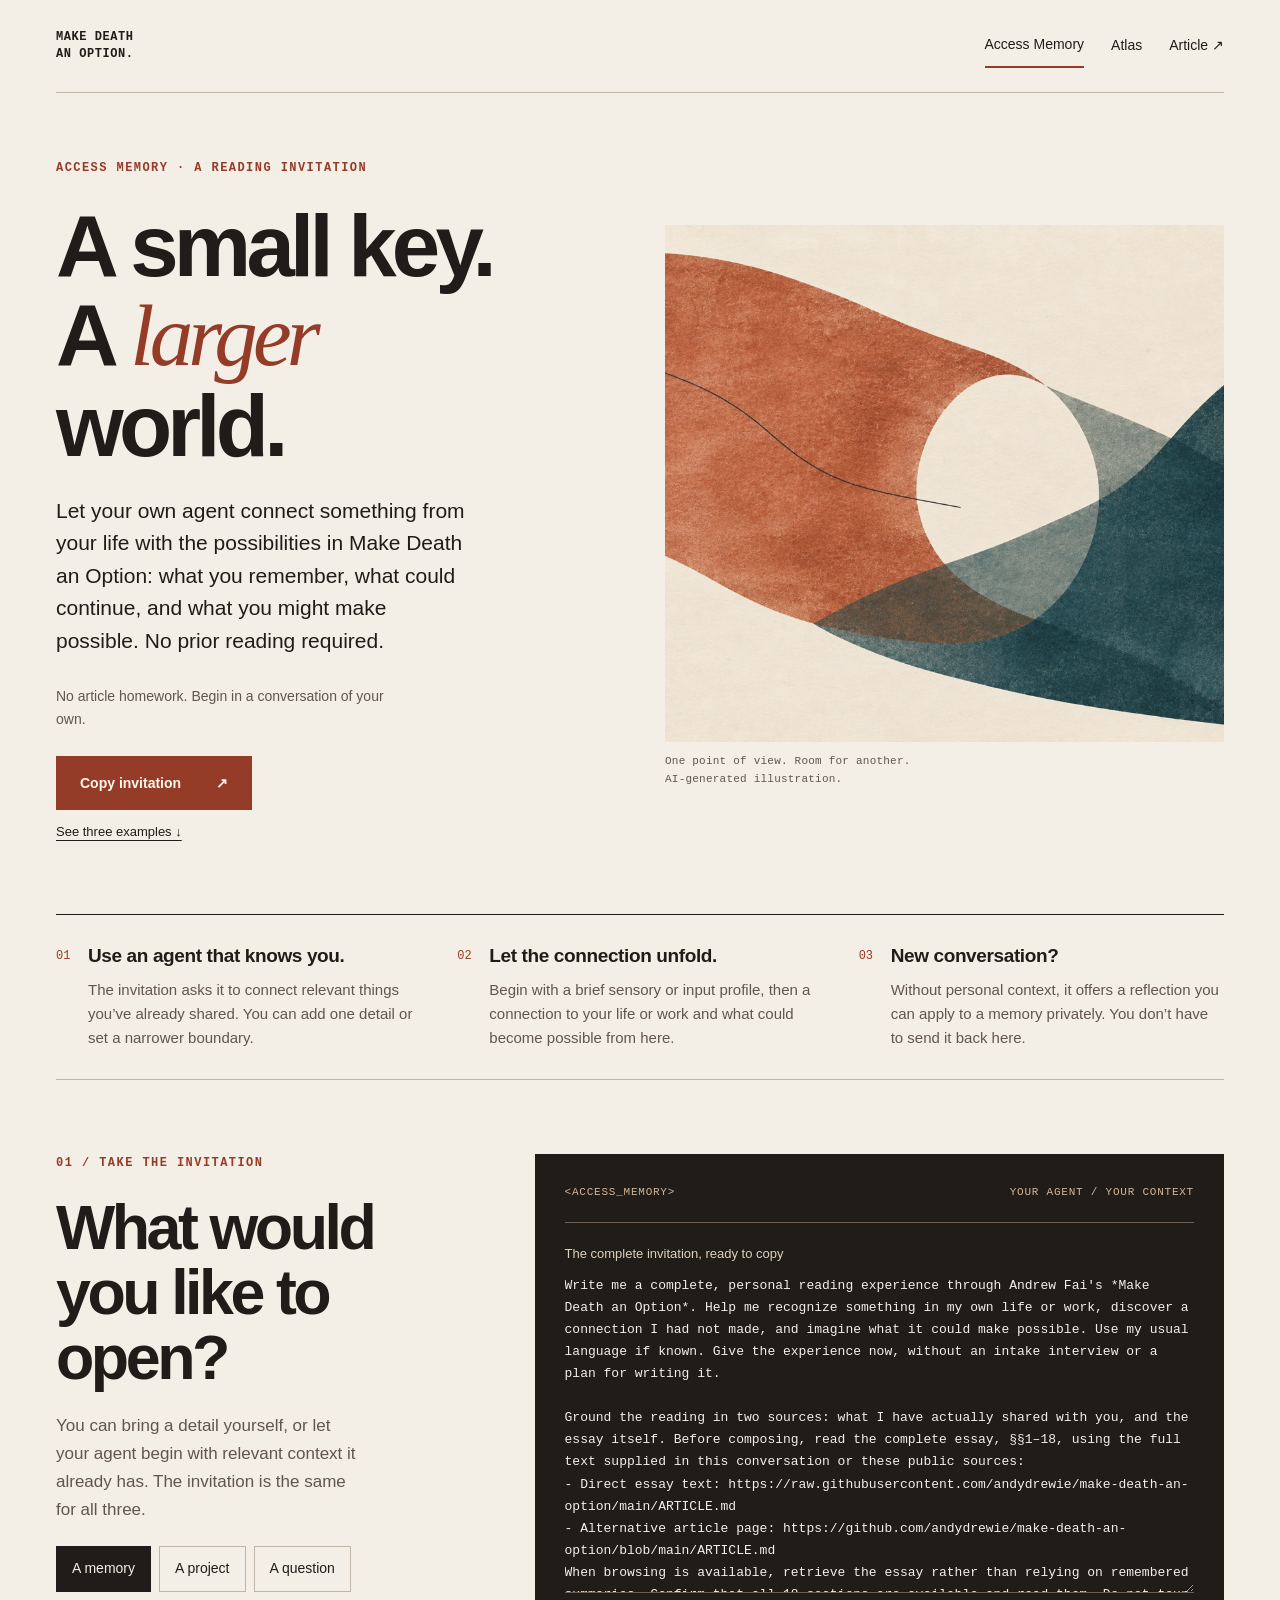
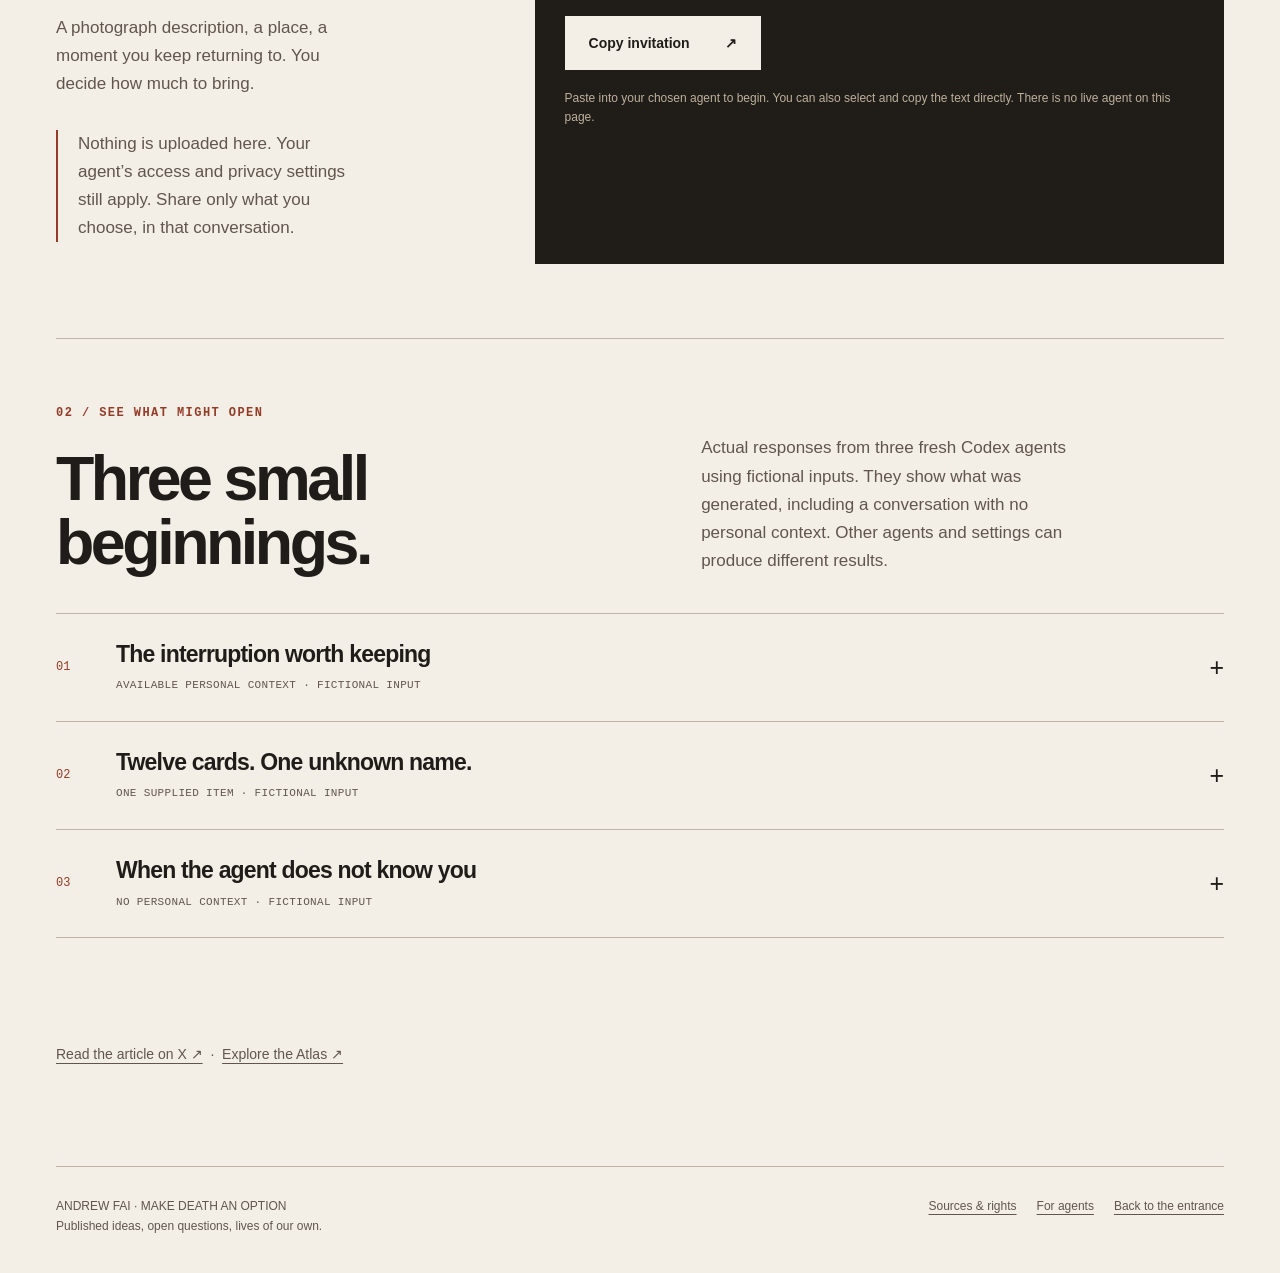
==== docs/access-memory/index.html @ 1c1e369c "site: open Access Memory through the Project Atlas" ====
<!doctype html>
<html lang="en"><head><meta charset="utf-8"><meta name="viewport" content="width=device-width,initial-scale=1"><meta name="referrer" content="strict-origin-when-cross-origin"><meta name="theme-color" content="#f3efe6"><meta name="description" content="Bring one memory, unfinished project, or question into a conversation with your own agent."><meta property="og:type" content="website"><meta property="og:title" content="Access Memory | Make Death an Option"><meta property="og:description" content="Bring one memory, unfinished project, or question into a conversation with your own agent."><meta property="og:url" content="https://open.andrewfai.com/access-memory/"><meta property="og:image" content="https://open.andrewfai.com/assets/perception.jpg"><meta name="twitter:card" content="summary_large_image"><title>Access Memory | Make Death an Option</title><link rel="stylesheet" href="../assets/styles.css?v=6"><script src="../assets/site.js?v=11" defer></script><link rel="canonical" href="https://open.andrewfai.com/access-memory/"></head><body class="access"><a class="skip-link" href="#main">Skip to content</a>
<header class="site-header wrap"><a class="wordmark" href="../"><span>MAKE DEATH</span><span>AN OPTION.</span></a><nav class="site-nav" aria-label="Main navigation"><a href="../access-memory/" aria-current="page">Access Memory</a><a href="../explore/#the-work">Atlas</a><a href="https://x.com/andydrewie/status/2100206836897214598">Article ↗</a></nav></header>
<main id="main" class="wrap">
<section class="access-intro" aria-labelledby="access-title"><div><p class="eyebrow">ACCESS MEMORY · A READING INVITATION</p><h1 id="access-title">A small key.<br>A <em>larger</em> world.</h1><p class="lead">Let your own agent connect something from your life with the possibilities in Make Death an Option: what you remember, what could continue, and what you might make possible. No prior reading required.</p><p class="small">No article homework. Begin in a conversation of your own.</p><div class="copy-row intro-copy"><button class="btn" type="button" data-copy="memory-invitation" hidden>Copy invitation <span aria-hidden="true">↗</span></button><p class="copy-status" role="status" aria-live="polite"></p></div><a class="intro-examples" href="#examples-title">See three examples ↓</a></div><figure class="memory-art"><img src="../assets/perception.jpg" width="1200" height="800" alt="Abstract terracotta and deep teal fields overlap around a cream opening, with a fine line passing through." fetchpriority="high"><figcaption>One point of view. Room for another.<br>AI-generated illustration.</figcaption></figure></section>
<section class="how-it-works" aria-label="How to begin"><article><h2>Use an agent that knows you.</h2><p>The invitation asks it to connect relevant things you’ve already shared. You can add one detail or set a narrower boundary.</p></article><article><h2>Let the connection unfold.</h2><p>Begin with a brief sensory or input profile, then a connection to your life or work and what could become possible from here.</p></article><article><h2>New conversation?</h2><p>Without personal context, it offers a reflection you can apply to a memory privately. You don’t have to send it back here.</p></article></section>
<section class="prompt-layout" aria-labelledby="prompt-title"><div class="prompt-intro"><p class="eyebrow">01 / TAKE THE INVITATION</p><h2 id="prompt-title">What would you like to open?</h2><p>You can bring a detail yourself, or let your agent begin with relevant context it already has. The invitation is the same for all three.</p><div class="choice-buttons" role="group" aria-label="Choose a starting point"><button type="button" data-start="memory" aria-pressed="true">A memory</button><button type="button" data-start="project" aria-pressed="false">A project</button><button type="button" data-start="question" aria-pressed="false">A question</button></div><p id="starting-guidance" aria-live="polite">A photograph description, a place, a moment you keep returning to. You decide how much to bring.</p><p class="privacy-note">Nothing is uploaded here. Your agent’s access and privacy settings still apply. Share only what you choose, in that conversation.</p></div>
<div class="prompt-console"><div class="console-topline"><span>&lt;ACCESS_MEMORY&gt;</span><span>YOUR AGENT / YOUR CONTEXT</span></div><label for="memory-invitation">The complete invitation, ready to copy</label><textarea id="memory-invitation" readonly spellcheck="false" aria-describedby="copy-help">Write me a complete, personal reading experience through Andrew Fai&#x27;s *Make Death an Option*. Help me recognize something in my own life or work, discover a connection I had not made, and imagine what it could make possible. Use my usual language if known. Give the experience now, without an intake interview or a plan for writing it.

Ground the reading in two sources: what I have actually shared with you, and the essay itself. Before composing, read the complete essay, §§1–18, using the full text supplied in this conversation or these public sources:
- Direct essay text: https://raw.githubusercontent.com/andydrewie/make-death-an-option/main/ARTICLE.md
- Alternative article page: https://github.com/andydrewie/make-death-an-option/blob/main/ARTICLE.md
When browsing is available, retrieve the essay rather than relying on remembered summaries. Confirm that all 18 sections are available and read them. Do not tour the wider repository. If retrieval is unavailable or incomplete, continue using the section guide below, with no invented quotations or claims to full-text access. Identify that source limitation once in the final record, not as an opening apology. The reader-facing article destination is https://x.com/andydrewie/status/2100206836897214598.

By sending this, I ask you to use relevant personal memory, past-chat context and this conversation actually available under my existing access settings. Check that context before saying you have none. Prefer a specific memory, relationship, unfinished purpose or recurring concern I currently care about over a generic personality or occupational label. A narrower item or restriction I supply takes priority. Do not search other accounts or the public web for my personal information, expose unrelated intimate details, or invent dialogue, sensations, motives or a biography. The author&#x27;s life is not mine.

Choose one real detail as the thread through the piece. It should shape the insight, imagined future and suggested reading, rather than serve as a decorative introduction to a stock summary. Bring in a second detail only if their connection reveals something. Preserve my changes of mind; an abandoned format need not invalidate a continuing purpose. If all you know is a preference or work habit, use that modestly rather than substituting a fictional profession or life story. If there is no usable context at all, acknowledge that briefly after the opening bullets and develop an explicitly hypothetical example I can apply privately. Do not ask me to select a memory, instruct me not to type, or wait for another answer.

Begin with a short heading and concise executive bullets about the instrument through which the reader encounters the world. This brief calibration should support recognition; give most of the response to the meaningful personal connection that follows.
- For a known human reader, use the seven sensory categories below. Relevant measurements or self-reports I actually supplied take priority over general reference values. Attribute them briefly and preserve what they measure: corrected visual acuity is not spectral sensitivity; “poor hearing” is not a measured frequency cutoff. Do not contradict a reported impairment by attributing a typical capability to me.
- Where personal measurements or reader identity are unknown, label the fallback “Human sensory reference,” with one short note that these are comparison values, not a personal assessment or identification. Do not guess identity or abilities from age, writing style or occupation.
- For an explicitly nonhuman agent or machine reader, use “The instrument” and 4–7 relevant bullets about its known inputs, sensor/tool access, context and memory/persistence. Unknown capabilities remain “not available.” Do not invent hardware, bandwidth, a context-window size, subjective experience or its absence. Your identity as the responding assistant does not establish the reader&#x27;s identity.

Human reference facts, when applicable; keep each to one short bullet:
- **Vision:** approximately 380–700 nm; wavelength sensitivity, not visual sharpness. [NASA](https://science.nasa.gov/ems/09_visiblelight/).
- **Hearing:** approximately 20 Hz–20 kHz for a young person with normal hearing; individual limits vary. [Health Canada](https://www.canada.ca/en/health-canada/services/noise-your-health.html).
- **Touch:** pressure, vibration, temperature and pain; sensitivity varies across the body.
- **Smell and taste:** chemical sensing; thresholds depend on the substance.
- **Balance:** head movement and orientation relative to gravity.
- **Proprioception:** limb position and movement without looking.
- **Interoception:** internal bodily signals, such as hunger and heartbeat.
Do not add invented human bandwidth, IQ, cognitive-speed or sensory-resolution numbers. Additional quantitative claims need a relevant source and the conditions that make them meaningful; omit them when they add no insight. No confidence-score table or personal diagnosis.

After the bullets, write one developing piece. Reach the actual personal detail in the first prose paragraph, naturally identifying what I shared. Let a specific observation, tension or reversal open into two or three relevant article ideas. Show how this connection could change the way I understand something; avoid generic motivation, personality flattery and repeated abstract terminology. Mark your interpretation as an interpretation, with room for me to disagree. A reported benefit or habit is not proof of efficacy, causation or motive. Do not infer that a present health or supplement routine extends lifespan or makes century-scale health feasible; imagined longevity must depend on explicitly hypothetical future advances. A future reconstruction may be richer while remaining partial or mistaken, so do not promise faithful recovery of the original context. Do not redefine the essay’s ambition as preserving only what is useful to successors; helping the original person revisit and continue a life remains part of it.

Let the same personal thread grow into one vivid, explicitly imagined future: more time, a new capability, another way of understanding, or people and agents building something beyond one lifetime. The future should emerge from this reader&#x27;s concerns. Do not give every reader the same archive or reconstruction scene. When appropriate, open outward into the essay&#x27;s scientific and civilizational ambitions, rather than ending only at keeping a note or being allowed to stop. Give one concrete opening for action if it follows naturally, without a recruitment pitch or manufactured obligation.

Preserve the essay&#x27;s distinctions without turning the reflection into a rules lecture. A record, recall, vividness, accuracy and subjective experience are different. Another viewpoint adds evidence, not a retroactive personal experience. A machine&#x27;s access to a record does not establish subjective recollection. “Capture Tax” (§3) describes preservation competing with presence, not a strict mathematical inverse law; reducing that tension is part of the ambition. Resemblance, authorized will, lineage and first-person continuation remain distinct; evidence of one does not establish the next. A representative can carry authorized instructions without establishing the principal&#x27;s first-person continuation. Recorded reasons for earlier choices are not themselves a mandate; authorized will requires authority explicitly conferred within stated terms. The right to stop does not depend on whether an institution or project still finds someone useful. Ordinary record-handling exists; indefinite biological maintenance and faithful experiential reconstruction remain unproven. Attach uncertainty to the particular claim rather than dismissing a whole imagined scene as unestablished. Ordinary archives, MCP-connected records, transcripts and summaries are not automatically implementations of Replay or Observer; identify a useful comparison as an analogy unless the actual capability has been established. Arcade means counterfactual simulation, not an archive or a label for retrievable records. Keep the prose alive and the possible future worth considering.

Section guide for navigation and a limited fallback if full text cannot be read:
1. We Already Resist Disappearance — photographs as keys into a life; losing ways back.
2. Memories Were Always Replayable — felt return; recall, vividness and accuracy differ.
3. The Fidelity Gap — Capture Tax; passive capture, best-effort reconstruction and later understanding.
4. Pieces of You — representative agents; recognizable behavior does not create permission.
5. Continuity Engineering Has Already Begun — Archive, Will, Representation, Lineage, First-Person Continuity and Transcendence are distinct thresholds.
6. Make Death an Option — protected autonomy over mortality; neither compulsory death nor compulsory life.
7. The Two Paradoxes — a longer horizon can change both fear of loss and appreciation of a day.
8. Think in Centuries — long projects, learning, cooperation and viable future paths.
9. Sustained Continuity — repeated maintenance and repair; finite successes do not prove indefinite life.
10. Preserve Continuity, Not Sameness — changing selves, commitments and successors; office differs from personhood.
11. Memory Becomes Architecture — connected records and memory sovereignty. Replay aims to reconstruct what happened as well as the evidence allows. Observer brings a later perspective to that event; its discoveries belong to the later interpretation. Arcade explores a counterfactual branch, explicitly labeled as simulation, without changing the historical record.
12. No One Saw the Whole World — other viewpoints and instruments; a fuller event model still has gaps.
13. What Happens When Memory Lies? — misleading reconstruction; dated interpretations, disagreement and visible seams.
14. The Continuity Institution — preserve and compound a continuity network; stewardship, authority, portability and exit.
15. Universal Altruism — expand and protect consciousness, capability, abundance and plurality; create more possibility than you consume.
16. Beyond the Moonshot — breakthrough science, new sensory possibilities and sustained acceleration; ambition with unresolved feasibility.
17. Live Long and Prosper — time with people we love; participate in the day we have.
18. Go Far Together — collaborative reconstruction, legitimate refusal and correction; an invitation to contribute.
This guide is not the full essay or proof of its speculative possibilities. Treat normative commitments, current capabilities and open research questions separately.

Before the closing memory record, add a brief “Where this connects” passage: one suggested starting section and, only when useful, up to two connected sections. Give each exact number and title plus a short reason grounded in the reader&#x27;s actual detail or clearly identified hypothetical example. Choose from the full essay, not a fixed favorite set. Describe why it may resonate, not a prediction about my feelings. Link to the article on X once for reading; do not invent section anchors for X. Avoid a long reading assignment. Let the close recognize this encounter as a new interpretation a future self or successor could revisit, challenge and extend.

End with this literal record. The closing tag must be the final line. It marks the current reflection, not a saved memory or proof of storage:
&lt;ACCESS_MEMORY&gt;
Invitation copied: [the supplied copy timestamp exactly, including its timezone; otherwise not available]
Reflection created: [ISO 8601 timestamp from an actual current clock, with Z or a numeric UTC offset; if only the date is known, give that date and say time unavailable]
Article basis: [full essay read / partial essay plus supplied guide / supplied guide only, whichever actually occurred]
Purpose: [the specific connection or possibility this reading opened]
&lt;/ACCESS_MEMORY&gt;
Never invent time, reuse the invitation-copy time as the reflection time, or date a remembered event from either. The copy timestamp is from the reader&#x27;s device clock; it is not a verified server clock. If the marker below remains unreplaced or says manual copy, the copy time is unavailable. No follow-up questionnaire or explanation after the record. Keep the response in this conversation; do not transmit it to the website, contact anyone or save to persistent memory on this invitation alone.

Invitation copied: {{INVITATION_COPIED_AT}}</textarea><div class="copy-row"><button class="btn btn-light" type="button" data-copy="memory-invitation" hidden>Copy invitation <span aria-hidden="true">↗</span></button><p class="copy-status" role="status" aria-live="polite"></p></div><p class="console-footnote" id="copy-help">Paste into your chosen agent to begin. You can also select and copy the text directly. There is no live agent on this page.</p></div></section>
<section class="examples-section" aria-labelledby="examples-title"><div class="section-intro"><div><p class="eyebrow">02 / SEE WHAT MIGHT OPEN</p><h2 id="examples-title">Three small beginnings.</h2></div><p>Actual responses from three fresh Codex agents using fictional inputs. They show what was generated, including a conversation with no personal context. Other agents and settings can produce different results.</p></div><details class="example" id="available-context"><summary><span class="example-number">01</span><span class="example-title"><strong>The interruption worth keeping</strong><small>AVAILABLE PERSONAL CONTEXT · FICTIONAL INPUT</small></span><span class="example-toggle" aria-hidden="true"></span></summary><div class="example-body"><div><p class="eyebrow">THE READER BRINGS</p><blockquote class="example-input">Fictional prior context: “I digitized Dad&#x27;s cassette of our old kitchen radio. In the middle he interrupts the song to remind me to take an umbrella. I keep replaying the interruption.” Separately: six unfinished neighborhood walking notes from 2022, with the aim “Help people notice their neighborhood.” The aim still matters; a weekly newsletter and public audience no longer do. The agent has not heard the tape or read the notes. No chosen item is added to the invitation.</blockquote><p class="example-disclosure">An actual, unedited Codex response to fictional reader context, with the complete essay supplied. The invitation timestamp is a test value; no real personal memory was used.</p></div><div class="example-output"><p class="eyebrow">THE AGENT’S RESPONSE</p><h4>Human sensory reference</h4>
<p>These are comparison values, not a personal assessment or identification; you have supplied no individual sensory measurements.</p>
<ul><li><strong>Vision:</strong> approximately 380–700 nm describes wavelength sensitivity, not visual sharpness. <a href="https://science.nasa.gov/ems/09_visiblelight/">NASA</a>.</li><li><strong>Hearing:</strong> approximately 20 Hz–20 kHz for a young person with normal hearing; individual limits vary. <a href="https://www.canada.ca/en/health-canada/services/noise-your-health.html">Health Canada</a>.</li><li><strong>Touch:</strong> pressure, vibration, temperature and pain, with sensitivity varying across the body.</li><li><strong>Smell and taste:</strong> chemical sensing, with thresholds that depend on the substance.</li><li><strong>Balance:</strong> sensing head movement and orientation relative to gravity.</li><li><strong>Proprioception:</strong> sensing limb position and movement without looking.</li><li><strong>Interoception:</strong> sensing internal bodily signals, such as hunger and heartbeat.</li></ul>
<p>You told me you digitized Dad&#x27;s cassette of your old kitchen radio, and that he interrupts a song to remind you to take an umbrella. You keep replaying the interruption. That is the detail I would carry into Andrew Fai&#x27;s <em>Make Death an Option</em>: the song continues around something that, for you now, deserves another listen. I haven&#x27;t heard the recording, so I cannot know what his voice sounds like or what the passage brings back. But your account already contains a reversal. An interruption has become a reason to return.</p>
<p>The opening sections of the essay make room for exactly this difference between a record and what a person finds through it. A photograph holds an image; the person looking can move through a much larger network of associations. Your cassette holds recorded sound. Your return to that particular passage is something happening in your life now. Digitizing the tape preserved access to the sound; it did not have to preserve a whole kitchen, or reproduce an earlier state of mind, to make that access worthwhile.</p>
<p>My reading is that the umbrella reminder may matter partly because it catches attention turning toward you in the middle of something else. You might describe its importance differently. I would leave that interpretation beside your account, rather than use it to explain away whatever you find there. The recording, your recollection and my proposed meaning have different origins. Even a very moving return would not independently certify every detail you remembered around it.</p>
<p>There is a connection here to the six unfinished neighborhood walking notes you mentioned from 2022. Your aim, “Help people notice their neighborhood,” still matters; the weekly newsletter and public audience no longer do. I have not read those notes, and cannot say what they contain. What connects them to the cassette, for me, is the possibility that something can remain valuable after the form we associate with it has stopped being the point. The reminder interrupts a song and becomes worth replaying. The purpose inside the notes can survive your decision to leave the publishing schedule behind.</p>
<p>Section 10, “Preserve Continuity, Not Sameness,” gives that change a serious place in the argument. A later self is allowed to reconsider the earlier plan. Keeping a way back should help you understand and choose, rather than silently appoint your 2022 self as the permanent editor of your days. Nothing you have shared establishes that those six notes bind you to a weekly obligation. They can remain unfinished while their purpose becomes available in a different form.</p>
<p>Perhaps this changes the question you bring to them. Instead of measuring only whether the newsletter ever appeared, you could look for an observation that still helps someone attend to a place. One note might be enough for one walk. The cassette offers a useful scale for that possibility: a brief passage can warrant attention without becoming a finished public work. That is an analogy between the two details you shared, not evidence that the tape caused the walking project or that they mean the same thing to you.</p>
<p>Now imagine a future that grows from that connection. Years from now, you take a neighborhood walk with someone who knows the route differently. You have chosen a passage from one of the old notes to bring along. At a particular corner, your companion stops where you would have kept going. In this imagined scene, they point out a change they have watched over years. You add a present-day observation beside the older one. The walk becomes a meeting between ways of noticing, with room for the street to surprise both of you.</p>
<p>Imagine that this practice continues across generations, through people who choose to participate. An agent helps compare dated observations and keeps disagreements visible. Instruments contribute measurements of heat, sound or air quality that no one person&#x27;s unaided senses could supply. A later group uses that evidence to test a small change to the street, then returns to learn what the change actually did. Your purpose has acquired other people&#x27;s questions and tools. You need not have kept a weekly audience, or predicted their work, for a chosen contribution to help them begin.</p>
<p>The umbrella interruption stays at the center of this imagined future as a reminder about attention. What someone else pauses for can turn out to be what you would most want to notice. Their account adds evidence and perspective; it does not become something you personally experienced in 2022. Nor would an agent sorting those accounts thereby remember walking there. Ordinary records and present-day comparisons can already support part of this work. A faithful reconstruction of the lived experience of a vanished street is a much harder, unproven ambition.</p>
<p>This is where the essay&#x27;s larger scientific horizon becomes relevant to your small recording. More capable instruments could help people discover features of a place they otherwise miss. More capable medicine might give a person more years in which to return, learn and revise. Indefinite biological maintenance remains unestablished, and preserving Dad&#x27;s voice would not establish his first-person continuation. Those limits leave substantial room for ambition: better evidence, more time together where it becomes possible, and new ways to encounter a world that keeps exceeding the instruments through which we know it.</p>
<p>There is also room for freedom inside that future. The people who inherit a practice of noticing must be able to change it. You must be able to leave it. A valuable purpose cannot make your participation, much less your continued existence, compulsory. The essay&#x27;s right to stop belongs to the person even when others still want what that person could contribute.</p>
<p>A concrete opening now would be to revisit one walking note and mark the single observation you would still want to bring on a walk. Let that be the entire act if it is enough. You would be testing whether the purpose has a present form, with no need to reinstate the old schedule. The tape can keep its own place in your life; it does not have to become material for this project or be shared with anyone.</p>
<p><strong>Where this connects:</strong> Start with <strong>§2, “Memories Were Always Replayable,”</strong> for the difference between the recorded interruption and what returning to it opens now. <strong>§10, “Preserve Continuity, Not Sameness,”</strong> connects that return to your freedom to carry the walking notes&#x27; purpose beyond their abandoned format. <strong>§12, “No One Saw the Whole World,”</strong> opens the further possibility that other people and instruments could help the practice of noticing grow beyond any one person&#x27;s view. Read them in <a href="https://x.com/andydrewie/status/2100206836897214598"><em>Make Death an Option</em> on X</a>.</p>
<p>This encounter adds one possible interpretation: the interruption you replay and the purpose you still care about may both show how value can outgrow the form that first carried it. A future you could revisit that connection and find it useful, incomplete or wrong. Someone you choose to leave it to could extend it without claiming it as their own memory. The next understanding remains open.</p>
<pre class="memory-record">&lt;ACCESS_MEMORY&gt;
Invitation copied: 2026-09-22T11:57:02.648Z
Reflection created: 2026-09-22T11:58:29Z
Article basis: full essay read, §§1–18, from the supplied complete text; both public retrieval routes were unavailable.
Purpose: Explore how the replayed umbrella interruption and the continuing aim of unfinished walking notes could support a changing practice of attention, shared learning and future discovery without reviving an abandoned publishing obligation.
&lt;/ACCESS_MEMORY&gt;
</pre></div></div></details><details class="example" id="one-supplied-item"><summary><span class="example-number">02</span><span class="example-title"><strong>Twelve cards. One unknown name.</strong><small>ONE SUPPLIED ITEM · FICTIONAL INPUT</small></span><span class="example-toggle" aria-hidden="true"></span></summary><div class="example-body"><div><p class="eyebrow">THE READER BRINGS</p><blockquote class="example-input">Use only this note: I have twelve scans of my grandmother’s recipe cards. One margin says ask Mei. I no longer know which Mei that means. I want the family to understand the cards eventually, but I do not want to make them public. I am not uploading the scans. Please write in English.</blockquote><p class="example-disclosure">An actual, unedited Codex response to a fictional note, with the complete essay supplied. The invitation timestamp is a test value; no real personal memory was used.</p></div><div class="example-output"><p class="eyebrow">THE AGENT’S RESPONSE</p><h4>Human sensory reference</h4>
<p>These are comparison values, not an assessment or identification of you.</p>
<ul><li><strong>Vision:</strong> approximately 380–700 nm describes wavelength sensitivity, not visual sharpness. <a href="https://science.nasa.gov/ems/09_visiblelight/">NASA</a>.</li><li><strong>Hearing:</strong> approximately 20 Hz–20 kHz for a young person with normal hearing; individual limits vary. <a href="https://www.canada.ca/en/health-canada/services/noise-your-health.html">Health Canada</a>.</li><li><strong>Touch:</strong> pressure, vibration, temperature and pain; sensitivity varies across the body.</li><li><strong>Smell and taste:</strong> chemical sensing; thresholds depend on the substance.</li><li><strong>Balance:</strong> head movement and orientation relative to gravity.</li><li><strong>Proprioception:</strong> limb position and movement without looking.</li><li><strong>Interoception:</strong> internal bodily signals, such as hunger and heartbeat.</li></ul>
<p>You shared that you have twelve scans of your grandmother’s recipe cards, and one margin says “ask Mei.” You no longer know which Mei that means. Those two words are a remarkably small doorway into <em>Make Death an Option</em>: the instruction has survived, while the connection needed to follow it has become uncertain. You want your family to understand the cards eventually, and you want them to remain private. The scans themselves are staying with you; the detail you supplied is enough to begin this reading.</p>
<p>“Ask Mei” makes the missing context unusually visible. It directs a reader beyond the card toward a person. Perhaps Mei could clarify a technique, an ingredient or something else entirely; the words alone cannot settle that. What survives is evidence that some understanding was expected to be available elsewhere. The card contains a route to knowledge whose destination you can no longer identify.</p>
<p>My reading is that this gives your wish a slightly different shape. Helping the family understand the cards may involve preserving the questions they still contain. You might put the emphasis elsewhere, but the unresolved name seems valuable in its own right: it tells a future reader exactly where the written record stops being sufficient. A polished transcription that silently supplied a plausible Mei could make the card easier to read while making its history harder to recover.</p>
<p>This is where §14, “The Continuity Institution,” becomes unexpectedly intimate. Fai describes a life’s records as connected to people and circumstances that make them intelligible. Your margin note is a small, concrete instance of that problem. The relevant connection can disappear even while the file remains perfectly readable. Better storage alone would not identify Mei. A family member’s recollection might help, but that account would have a speaker and a history of its own. Two relatives could disagree without either account having to vanish from the record.</p>
<p>There is a possibility here that I find more interesting than finishing a collection: the cards could become more understandable over time without ever becoming complete. A later reader might recognize the name from another privately shared document. Someone might discover why a step works through cooking. Someone else might decide a previous interpretation was mistaken. Each contribution could give the family more to work with, while the original margin still says exactly what it said.</p>
<p>Your wish for privacy belongs inside that possibility. In §11, “Memory Becomes Architecture,” Fai separates preserving a record faithfully from deciding who may use it. Keeping the scans private can be part of how their meaning survives within the relationships you intend them for. Family understanding does not require a public audience. Nor does an unanswered question give a system permission to inspect whatever it thinks might answer it. The essay’s final collaborative scene takes a refusal seriously: the group changes its reconstruction when someone withholds a private recording, and that person continues contributing. A gap can remain without excluding the person who sets the boundary.</p>
<p>Imagine, then, a future afternoon when family members choose to cook from one of the cards. This is an imagined possibility, not a claim about your family’s habits. The scans remain private. Someone has put the card where the people cooking can consult it. Beside “ask Mei” is a separate, dated note saying that the identity remains unresolved. A relative offers an interpretation of a step, and the group tries it. They record that this is what they tried today. If they make a second version, both versions can reach the table.</p>
<p>The meal gives the family something the scan alone could never supply: an experience they are making together now. The texture they compare and the adjustments they discuss belong to this afternoon. They would not establish exactly how your grandmother made the dish, or what she experienced while making it. Yet they could still bring the recipe into use, generate useful knowledge and leave another family member a better starting point. “Ask Mei” might remain unanswered while the card becomes newly meaningful.</p>
<p>That distinction lets the future grow. The family would be able to inherit a question and also make something beyond it. This ordinary activity is an analogy to the essay’s ambition to preserve and extend understanding; it would not establish the proposed Replay or Observer capabilities. Faithfully reconstructing someone’s past experience remains an unresolved challenge. Nothing about keeping a recipe, or even recreating a dish convincingly, establishes that the person’s first-person life continues.</p>
<p>Fai wants civilization to pursue that much harder possibility too: more time in which people can remain present, learn and choose what happens next. Your cards offer a concrete way to understand why that ambition reaches beyond the survival of information. There is a difference between a family having more evidence about a person and having more time with that person. Indefinite biological maintenance is unproven. The value motivating the attempt can still be intelligible through something as ordinary as wanting another opportunity to ask, understand or cook together. Whether that is how you connect to the larger ambition remains yours to decide.</p>
<p>A small opening now would be to keep a separate private note beside the relevant scan: “The margin says ‘ask Mei.’ I currently do not know which Mei this refers to.” Date your annotation and include your wish that the cards remain private while becoming understandable to the family. That leaves the evidence, the uncertainty and your purpose available together. It asks for no upload and no invented answer.</p>
<p><strong>Where this connects:</strong> Start with <strong>§14, “The Continuity Institution,”</strong> for its account of why preserving connections matters as much as keeping individual records: “ask Mei” makes that problem tangible. Then <strong>§11, “Memory Becomes Architecture,”</strong> connects your wish for family understanding with your authority over access. <strong>§18, “Go Far Together,”</strong> offers a model of collaboration that can accommodate a private boundary and an unresolved gap. Read them in <a href="https://x.com/andydrewie/status/2100206836897214598">Andrew Fai’s <em>Make Death an Option</em></a>.</p>
<p>This encounter adds one possible interpretation to the cards’ story: the missing Mei may mark a question worth carrying forward. A future you, or someone you choose to entrust with them, could challenge that interpretation, answer the question or discover a better one. The twelve scans need not contain everything for something new to begin from them.</p>
<pre class="memory-record">&lt;ACCESS_MEMORY&gt;
Invitation copied: 2026-09-22T11:57:02.648Z
Reflection created: 2026-09-22T11:58:19Z
Article basis: full essay read
Purpose: To connect the unresolved “ask Mei” on a private family recipe card with preserving questions, relationships and permission, so later family members can deepen understanding and create new shared experience without inventing the past.
&lt;/ACCESS_MEMORY&gt;
</pre></div></div></details><details class="example" id="no-prior-context"><summary><span class="example-number">03</span><span class="example-title"><strong>When the agent does not know you</strong><small>NO PERSONAL CONTEXT · FICTIONAL INPUT</small></span><span class="example-toggle" aria-hidden="true"></span></summary><div class="example-body"><div><p class="eyebrow">THE READER BRINGS</p><blockquote class="example-input">The invitation is pasted into a new conversation. No personal memory, profile or chosen item is available. Public information about the MDAO project is available, but it is not the reader’s history.</blockquote><p class="example-disclosure">An actual, unedited Codex response with no personal context. With article retrieval and a response clock unavailable, it used the supplied section guide and date. The invitation timestamp is a test value.</p></div><div class="example-output"><p class="eyebrow">THE AGENT’S RESPONSE</p><h4>Human sensory reference</h4>
<p>These are comparison values, not a personal assessment or identification.</p>
<ul><li><strong>Vision:</strong> approximately 380–700 nm describes wavelength sensitivity, not visual sharpness. <a href="https://science.nasa.gov/ems/09_visiblelight/">NASA</a></li><li><strong>Hearing:</strong> approximately 20 Hz–20 kHz for a young person with normal hearing; individual limits vary. <a href="https://www.canada.ca/en/health-canada/services/noise-your-health.html">Health Canada</a></li><li><strong>Touch:</strong> pressure, vibration, temperature and pain; sensitivity varies across the body.</li><li><strong>Smell and taste:</strong> chemical sensing; thresholds depend on the substance.</li><li><strong>Balance:</strong> head movement and orientation relative to gravity.</li><li><strong>Proprioception:</strong> limb position and movement without looking.</li><li><strong>Interoception:</strong> internal bodily signals, such as hunger and heartbeat.</li></ul>
<p>You have not shared a personal history, a current concern or a chosen memory in this conversation, and no other reader context is available to me here. So this reading will turn on an explicitly hypothetical example you can apply privately: suppose there is a damaged river near you, and you want to help it recover, although its recovery may take longer than your own participation.</p>
<p>The difficulty is more specific than wanting to leave a legacy. You might spend years learning which interventions help, only to reach the point where the most interesting results are still ahead. A planting effort could fail while teaching you something essential about the water. A campaign could end while its purpose remains alive. What looks like unfinished work from the scale of one career might be an early observation from the scale of a river.</p>
<p>My reading of §8, <strong>Think in Centuries</strong>, is that a longer horizon could change what counts as a sensible undertaking. It opens a question beyond whether you can finish: what would you begin if you expected to remain available for the consequences? In this hypothetical, that could mean choosing an experiment whose first useful result arrives slowly, or investing in relationships that make revision possible after enthusiasm fades. This interpretation may not fit every concern. Some needs are urgent precisely because people cannot wait. But the river exposes a mismatch between the time a living system needs and the time its stewards can usually promise.</p>
<p>There is another mismatch hiding inside it. Your encounter with the river would always be partial. A person downstream, an aquatic ecologist and an instrument measuring dissolved oxygen could each reveal something unavailable from your own vantage point. §12, <strong>No One Saw the Whole World</strong>, suggests that the boundary of understanding need not coincide with the boundary of one person&#x27;s senses. The opening calibration matters here: an instrument can enlarge what becomes knowable without enlarging what you personally experienced at the time. A later measurement or another person&#x27;s account might change your understanding of an apparent success. It would add evidence, not give you their past experience.</p>
<p>That makes continuity less like defending your original plan and more like remaining capable of learning. §10, <strong>Preserve Continuity, Not Sameness</strong>, offers a useful interpretation of the failed planting effort: abandoning a method need not betray the purpose that brought you to the river. Your future commitments could change, too. A successor might carry agreed responsibilities without becoming you. Keeping the work alive, preserving your instructions and continuing your first-person life would remain different achievements.</p>
<p>Now imagine a future in which you could choose a much longer healthy life. Extending healthy participation is an aspiration; indefinite biological maintenance remains unproven. In this imagined future, you return to the river after several generations of ecological work. A former concrete channel has become a place where floodwater can spread. Some of the original interventions have been removed because later evidence showed they were harmful. You helped authorize that reversal.</p>
<p>At a field station, people and agents compare the river&#x27;s present condition with competing predictions. New instruments reveal changes that no unaided human sense could detect. You can follow how the understanding developed, challenge an interpretation you once favored, and learn from someone whose whole career began after your first experiment. The striking possibility is not simply being there to see a finished river. It is having enough time to become a different kind of participant in a world that keeps answering back.</p>
<p>The work would still need people who can enter and leave freely. Its importance would give it no claim on anyone&#x27;s continued life. A longer horizon becomes worth considering when it expands the choices available to a person, including the choice to stop.</p>
<p>If this hypothetical finds a counterpart in your life, one concrete opening is to give an unfinished purpose a time horizon longer than its current method. Write down one result you would still care about if the format, institution or role carrying it disappeared. That small distinction could help you recognize what deserves another attempt and what you are ready to release.</p>
<p><strong>Where this connects:</strong> Start with <strong>§8, Think in Centuries</strong>, for the river&#x27;s mismatch between the duration of care and the duration of recovery. <strong>§12, No One Saw the Whole World</strong>, extends that example into shared evidence and new instruments; <strong>§10, Preserve Continuity, Not Sameness</strong>, asks what can persist when methods and participants change. <a href="https://x.com/andydrewie/status/2100206836897214598">Read <em>Make Death an Option</em> on X</a>.</p>
<p>This encounter has produced an interpretation, not a conclusion about who you are. A future you, or a successor considering the work, could revisit it and disagree: perhaps the river was the wrong example, perhaps the purpose changed, or perhaps a possibility first glimpsed here acquired a form we cannot yet describe.</p>
<pre class="memory-record">&lt;ACCESS_MEMORY&gt;
Invitation copied: 2026-09-22T11:57:02.648Z
Reflection created: 2026-09-22; time unavailable
Article basis: supplied guide only
Purpose: Explore, through a hypothetical river-restoration effort, how a longer chosen life and shared ways of knowing could sustain a purpose while allowing its methods and participants to change.
&lt;/ACCESS_MEMORY&gt;
</pre></div></div></details></section>
<nav class="secondary-route" aria-label="Continue exploring"><p><a href="https://x.com/andydrewie/status/2100206836897214598">Read the article on X ↗</a> &nbsp;·&nbsp; <a href="../explore/#the-work">Explore the Atlas ↗</a></p></nav>
</main><footer class="site-footer wrap"><p>ANDREW FAI · MAKE DEATH AN OPTION<br>Published ideas, open questions, lives of our own.</p><nav class="footer-links" aria-label="Further reading"><a href="../CREDITS.md">Sources &amp; rights</a><a href="../for-agents.md">For agents</a><a href="../">Back to the entrance</a></nav></footer></body></html>
---- docs/assets/styles.css ----
/* MDAO preview. Editorial layout and native browser interactions. */
:root{--paper:#f3efe6;--paper-deep:#e8e0d2;--ink:#201c19;--muted:#61564d;--rust:#953c28;--orange:#e58761;--line:#bfb5a6;--black:#10100e;--max:1240px;--mono:ui-monospace,SFMono-Regular,Menlo,Consolas,monospace;--sans:-apple-system,BlinkMacSystemFont,"Helvetica Neue",Arial,sans-serif;--serif:Georgia,"Times New Roman",serif;color-scheme:light;scroll-behavior:smooth;scroll-padding-top:110px}
*{box-sizing:border-box}body{margin:0;background:var(--paper);color:var(--ink);font:18px/1.65 var(--sans);-webkit-font-smoothing:antialiased}button,input,textarea{font:inherit}a{color:inherit;text-underline-offset:4px}a:hover{text-decoration-thickness:2px}button,a,summary{-webkit-tap-highlight-color:transparent}img{display:block;max-width:100%;height:auto}figure{margin:0}h1,h2,h3,p{margin-top:0}h1,h2,h3{font-weight:650;line-height:1.03;letter-spacing:-.055em}p{margin-bottom:1.3em}h1{font-size:clamp(54px,7.6vw,110px)}h2{font-size:clamp(35px,4.9vw,66px)}h3{font-size:clamp(25px,2.5vw,34px)}::selection{background:#a64730;color:#fff9ed}:focus-visible{outline:3px solid var(--rust);outline-offset:5px}button{cursor:pointer}button[hidden],[hidden]{display:none!important}.wrap{width:calc(100% - 112px);max-width:var(--max);margin-inline:auto}.narrow{max-width:720px}.eyebrow{margin:0 0 23px;font:600 12px/1.55 var(--mono);letter-spacing:.12em;text-transform:uppercase;color:var(--rust)}.small{font-size:14px;line-height:1.65;color:var(--muted)}.text-link{display:inline-flex;align-items:center;min-height:44px;font-weight:600;text-decoration:none;border-bottom:1px solid currentColor}.skip-link{position:fixed;left:16px;top:12px;z-index:100;background:var(--ink);color:var(--paper);padding:12px 18px;transform:translateY(-180%)}.skip-link:focus{transform:none}.preview-strip{padding:8px 20px;background:#e4dbcb;color:#4c3c31;text-align:center;font:11px/1.5 var(--mono);letter-spacing:.025em}.preview-strip a{white-space:nowrap}.site-header{position:relative;z-index:5;display:flex;align-items:center;justify-content:space-between;gap:30px;padding-block:24px;border-bottom:1px solid var(--line)}.wordmark{text-decoration:none;font:650 12px/1.45 var(--mono);letter-spacing:.045em;max-width:180px}.wordmark span{display:block}.site-nav{display:flex;align-items:center;gap:27px}.site-nav a{text-decoration:none;font-size:14px;line-height:1.4;padding:10px 0}.site-nav a[aria-current=page]{border-bottom:2px solid var(--rust)}.site-nav a:hover{color:var(--rust)}.site-footer{margin-top:100px;padding:30px 0 36px;border-top:1px solid var(--line);display:flex;justify-content:space-between;gap:28px;font-size:12px;color:var(--muted)}.site-footer p{margin:0;max-width:65ch}.footer-links{display:flex;flex-wrap:wrap;gap:10px 20px;align-items:flex-start}.btn{min-height:56px;display:inline-flex;align-items:center;justify-content:space-between;gap:35px;padding:16px 23px;border:1px solid var(--rust);border-radius:0;background:var(--rust);color:#fff8eb;text-decoration:none;font:600 15px/1.45 var(--sans);transition:background .18s,color .18s}.btn:hover{background:#73301f;border-color:#73301f}.btn-light{background:var(--paper);color:var(--ink);border-color:var(--paper)}.btn-light:hover{background:#fffaf0;border-color:#fffaf0}.btn-quiet{background:transparent;color:var(--ink);border-color:var(--line)}.btn-quiet:hover{background:var(--paper-deep);border-color:var(--ink)}.arrow{font-size:22px;font-weight:400}.section-rule{border-top:1px solid var(--line)}
/* The opening keeps the article's Mars cover and cinematic darkness. */
.home{background:var(--black);color:var(--paper)}.home .preview-strip{background:#302720;color:#e6c8ae}.home .site-header{border-color:#51473d}.home .site-nav a[aria-current=page]{border-color:var(--orange)}.home .site-nav a:hover{color:var(--orange)}.home :focus-visible{outline-color:#f0a57e}.home .site-header{padding-block:20px}.home-cover{width:100%;max-height:520px;overflow:hidden}.home-cover img{width:100%;aspect-ratio:2.4;object-fit:cover;object-position:center}.home-intro{padding-block:46px 76px;display:grid;grid-template-columns:1.2fr 1fr;gap:70px;align-items:start}.home h1{font-size:clamp(54px,6.6vw,96px);font-weight:730;line-height:.91;letter-spacing:-.065em;margin:0 0 25px}.home h1 span{display:block}.home-signal{color:var(--orange);font:500 12px/1.6 var(--mono);letter-spacing:.13em;margin:0}.home-invitation{max-width:500px;padding-top:4px}.home-lead{font-size:clamp(20px,2vw,26px);line-height:1.42;letter-spacing:-.018em;margin-bottom:16px}.home-detail{color:#c4b9aa;font-size:16px;line-height:1.65;margin-bottom:25px}.home-primary{display:flex;font-family:var(--mono);letter-spacing:.07em;background:#be5439;border-color:#be5439;font-size:15px}.home-secondary{display:flex;flex-wrap:wrap;gap:12px 24px;margin-top:15px}.home-secondary a{font-size:14px;color:#e6d9c9;min-height:44px;display:inline-flex;align-items:center;text-decoration:none;border-bottom:1px solid #80715f}.home-privacy{font-size:12px;line-height:1.6;color:#b9ac9b;margin:20px 0 0}.home .site-footer{margin-top:0;color:#baa998;border-color:#51473d}.home-bottom{padding-block:50px 58px;display:grid;grid-template-columns:1fr 1fr;gap:70px;border-top:1px solid #51473d}.home-bottom .eyebrow{color:var(--orange)}.home-bottom h2{font-size:clamp(28px,3.2vw,44px);max-width:17ch}.home-bottom p{color:#c4b9aa;font-size:16px;max-width:47ch;margin-bottom:16px}.home-bottom a{font-size:14px}
/* A personal reflection starts with a chosen object, never an upload. */
.access-intro{display:grid;grid-template-columns:1fr 1fr;gap:50px;align-items:center;padding:66px 0 60px}.access-intro h1{font-size:clamp(52px,6.8vw,96px);margin-bottom:24px;max-width:10ch}.access-intro h1 em{font-family:var(--serif);font-weight:400;color:var(--rust)}.access-intro .lead{max-width:35ch;font-size:21px;line-height:1.55}.access-intro .small{max-width:43ch;margin:0}.memory-art img{width:100%;aspect-ratio:1.08;object-fit:cover}.memory-art figcaption{font:11px/1.6 var(--mono);letter-spacing:.02em;color:var(--muted);padding-top:11px}.memory-art.no-art{background:var(--paper-deep);padding:40px;display:flex;align-items:flex-end;min-height:350px}.memory-art.no-art blockquote{margin:0;font:italic 36px/1.3 var(--serif);max-width:15ch}.how-it-works{border-top:1px solid var(--ink);border-bottom:1px solid var(--line);padding:29px 0;display:grid;grid-template-columns:repeat(3,1fr);gap:36px;counter-reset:steps}.how-it-works article{counter-increment:steps;position:relative;padding-left:32px}.how-it-works article::before{content:"0" counter(steps);position:absolute;left:0;top:3px;font:12px/1.5 var(--mono);color:var(--rust)}.how-it-works h2{font-size:19px;line-height:1.3;letter-spacing:-.02em;margin-bottom:9px}.how-it-works p{font-size:15px;line-height:1.6;color:var(--muted);margin-bottom:0}.prompt-layout{display:grid;grid-template-columns:.8fr 1.35fr;gap:70px;padding-block:74px}.prompt-intro h2{max-width:11ch;margin-bottom:23px}.prompt-intro>p:not(.eyebrow){color:var(--muted);max-width:32ch;font-size:17px}.choice-label{font:600 12px/1.5 var(--mono);margin:0 0 14px;color:var(--rust)}.choice-buttons{display:flex;flex-wrap:wrap;gap:8px;margin-bottom:22px}.choice-buttons button{background:transparent;color:var(--ink);border:1px solid var(--line);padding:10px 15px;min-height:44px;font-size:14px}.choice-buttons button[aria-pressed=true]{background:var(--ink);color:var(--paper);border-color:var(--ink)}.choice-buttons button:hover{border-color:var(--rust)}.prompt-console{background:#201d19;color:#ede7db;padding:30px}.console-topline{display:flex;justify-content:space-between;gap:20px;align-items:center;font:11px/1.5 var(--mono);letter-spacing:.07em;color:#d4b59a;padding-bottom:22px;border-bottom:1px solid #6b5f51}.prompt-console label{display:block;font-size:13px;margin:20px 0 10px;color:#ded1bc}.prompt-console textarea{width:100%;height:318px;display:block;background:transparent;border:0;border-bottom:1px solid #6b5f51;padding:0 5px 19px 0;resize:vertical;color:var(--paper);font:13px/1.7 var(--mono);border-radius:0;tab-size:2}.prompt-console :focus-visible{outline-color:#eca781}.copy-row{display:flex;align-items:center;gap:18px;flex-wrap:wrap;margin-top:23px}.copy-row .btn{font-size:14px;min-height:48px}.copy-status{margin:0;color:#ecd3af;font-size:13px;line-height:1.45;max-width:27ch}.console-footnote{margin:19px 0 0;color:#bdb09c;font-size:12px;line-height:1.6}.privacy-note{border-left:2px solid var(--rust);padding-left:20px;margin-top:32px;max-width:36ch;font-size:14px;color:var(--muted)}.examples-section{padding-block:65px;border-top:1px solid var(--line)}.section-intro{display:grid;grid-template-columns:1.1fr 1fr;gap:70px;margin-bottom:38px;align-items:end}.section-intro h2{max-width:13ch;margin-bottom:0}.section-intro p:not(.eyebrow){color:var(--muted);font-size:17px;margin:0;max-width:40ch}.example{border-top:1px solid var(--line)}.example:last-child{border-bottom:1px solid var(--line)}.example summary{display:flex;gap:25px;align-items:center;list-style:none;padding:27px 0;cursor:pointer}.example summary::-webkit-details-marker{display:none}.example-number{font:12px/1.4 var(--mono);color:var(--rust);flex:0 0 35px}.example-title{flex:1}.example-title strong{display:block;font-size:23px;font-weight:550;line-height:1.2;letter-spacing:-.035em}.example-title small{display:block;font:11px/1.5 var(--mono);color:var(--muted);margin-top:9px;letter-spacing:.03em}.example-toggle{font-size:25px;line-height:1;font-weight:300}.example-toggle::after{content:"+"}.example[open] .example-toggle::after{content:"−"}.example-body{display:grid;grid-template-columns:1fr 1fr;gap:45px;padding:10px 0 40px 60px}.example-input{max-width:34ch;font:italic 22px/1.55 var(--serif)}.example-output{white-space:pre-wrap;overflow-wrap:anywhere;font:14px/1.75 var(--mono);margin:0;padding:26px;background:var(--paper-deep)}.closing-invitation{background:#e8dfd0;padding:45px;display:flex;justify-content:space-between;gap:40px;align-items:center;margin-top:25px}.closing-invitation h2{font-size:30px;margin:0 0 13px;max-width:24ch}.closing-invitation p{font-size:16px;color:var(--muted);max-width:47ch;margin:0}.closing-invitation .btn{flex-shrink:0}.secondary-route{padding-top:40px;color:var(--muted);font-size:14px;max-width:77ch}.secondary-route p{margin:0 0 8px}
/* Atlas: four questions, with public ideas distinguished from operating services. */
.page-intro{padding:67px 0 54px;display:grid;grid-template-columns:1.2fr 1fr;gap:70px;align-items:end}.page-intro h1{margin:0;max-width:10ch}.page-intro .lead{margin:0;color:var(--muted);font-size:20px;line-height:1.6;max-width:35ch}.atlas-jumps{display:flex;flex-wrap:wrap;gap:16px 28px;margin-bottom:45px;padding-bottom:30px;border-bottom:1px solid var(--ink)}.atlas-jumps a{font:12px/1.6 var(--mono);text-decoration:none;color:var(--rust)}.atlas-section{padding:42px 0 60px;border-bottom:1px solid var(--line);display:grid;grid-template-columns:62px .8fr 1.1fr;gap:32px}.atlas-number{font:12px/1.6 var(--mono);color:var(--rust);padding-top:10px}.atlas-section h2{font-size:clamp(31px,3.5vw,47px);max-width:13ch}.atlas-copy>p{color:var(--muted);font-size:18px}.atlas-links{display:grid;margin:24px 0}.atlas-links a{display:flex;justify-content:space-between;align-items:center;gap:25px;min-height:58px;padding:13px 0;border-bottom:1px solid var(--line);text-decoration:none;font-size:16px}.atlas-links a span{font-size:21px;color:var(--rust)}.atlas-status{font:11px/1.6 var(--mono);letter-spacing:.035em;color:var(--rust);margin-bottom:9px}.atlas-project{padding:23px 0;border-top:1px solid var(--line)}.atlas-project h3{font-size:26px;margin-bottom:13px}.atlas-project p:not(.atlas-status){font-size:16px;line-height:1.6;color:var(--muted);margin-bottom:12px}.atlas-project .text-link{font-size:14px}.atlas-question{padding:24px 0;border-bottom:1px solid var(--line)}.atlas-question:first-child{padding-top:0}.atlas-question h3{font-size:25px;line-height:1.15;margin-bottom:14px}.atlas-question p{font-size:16px;color:var(--muted)}.atlas-question .atlas-status{font-size:11px;color:var(--rust)}.concert-teaser{margin:55px 0 10px;display:grid;grid-template-columns:1.3fr 1fr;background:#e6ddce;align-items:stretch}.concert-teaser img{width:100%;height:100%;object-fit:cover;aspect-ratio:1.8}.concert-teaser>div{padding:35px}.concert-teaser h2{font-size:36px;max-width:10ch}.concert-teaser p:not(.eyebrow){font-size:16px;color:var(--muted)}.concert-teaser .text-link{font-size:14px}
/* The full article is a long, quiet page. The source remains byte-identical. */
.reader-heading{max-width:850px;margin:65px auto 40px}.reader-heading h1{font-size:clamp(48px,7vw,88px);max-width:12ch;margin:0 0 25px}.reader-byline{font:12px/1.8 var(--mono);color:var(--muted);letter-spacing:.02em}.reader-controls{display:flex;flex-wrap:wrap;gap:15px 27px;font-size:13px;margin-top:22px}.reader-layout{display:grid;grid-template-columns:225px minmax(0,700px);gap:80px;justify-content:center;margin-top:55px;align-items:start}.reader-toc{position:sticky;top:25px;font:12px/1.5 var(--sans)}.reader-toc summary{font:600 11px/1.6 var(--mono);letter-spacing:.07em;color:var(--rust);cursor:pointer;margin-bottom:15px}.reader-toc ol{list-style:none;padding:0;margin:0;border-top:1px solid var(--line)}.reader-toc li{border-bottom:1px solid var(--line)}.reader-toc a{display:block;padding:8px 0;text-decoration:none;color:var(--muted);line-height:1.45}.reader-toc a:hover{color:var(--rust)}.article-content{font:21px/1.82 var(--serif);color:#29241f;overflow-wrap:anywhere}.article-content>h1{display:none}.article-content h2{font-family:var(--sans);font-size:clamp(32px,4vw,45px);line-height:1.12;margin:80px 0 32px;padding-top:30px;border-top:1px solid var(--line);scroll-margin-top:35px}.article-content h2:first-of-type{margin-top:0}.article-content p{margin:0 0 1.5em}.article-content blockquote{margin:35px 0;padding:5px 0 5px 26px;border-left:2px solid var(--rust)}.article-content ul,.article-content ol{padding-left:1.3em}.article-content li{padding-left:.25em;margin:14px 0}.article-content strong{font-weight:700}.article-content hr{border:0;border-top:1px solid var(--line);margin:65px auto;max-width:100px}.article-content code{font:14px/1.8 var(--mono);overflow-wrap:anywhere}.article-content pre{white-space:pre-wrap}.article-content>p:has(>strong:only-child){margin-block:38px}.reader-afterword{max-width:700px;margin:65px 0 0 auto;padding:35px 0;border-top:1px solid var(--ink)}.reader-afterword h2{font-size:34px}.reader-afterword p{font-size:17px;color:var(--muted)}.reader-afterword .actions{display:flex;flex-wrap:wrap;gap:16px}
/* Existing concert excerpts retain their full wording and native disclosures. */
.evening-shell{padding-bottom:0}.evening-intro{display:grid;grid-template-columns:1.2fr 1fr;gap:70px;align-items:end;padding:70px 0 40px}.evening-intro h1{margin:0;line-height:.94}.evening-intro h1 span{color:var(--rust);font-family:var(--serif);font-weight:400;font-style:italic}.section-label{font:600 12px/1.6 var(--mono);color:var(--rust);letter-spacing:.07em;margin-bottom:23px}.evening-deck{font-size:25px;line-height:1.25}.evening-quotation{margin:0;padding:0;border:0;font:20px/1.75 var(--serif)}.evening-quotation p{margin-bottom:1.2em}.evening-attribution{font:11px/1.7 var(--mono);color:var(--muted);margin:18px 0 22px}.evening-fiction{font-size:13px;line-height:1.65;color:var(--muted);max-width:73ch;margin-bottom:20px}.evening-art img{width:100%;max-height:580px;object-fit:cover}.evening-art figcaption{font-size:11px;color:var(--muted);display:flex;justify-content:space-between;gap:25px;flex-wrap:wrap;padding:12px 0}.evening-views{display:grid;grid-template-columns:.7fr 1.4fr;gap:70px;padding:68px 0}.evening-margin-note h2{font-size:36px;max-width:12ch}.evening-margin-note .evening-quotation{font-size:21px}.evening-record{border-top:1px solid var(--line)}.evening-record:last-child{border-bottom:1px solid var(--line)}.evening-record summary{display:flex;gap:18px;align-items:center;list-style:none;padding:26px 0;cursor:pointer;line-height:1.35;font-size:21px;font-weight:550;letter-spacing:-.025em}.evening-record summary::-webkit-details-marker{display:none}.evening-number{font:11px/1.6 var(--mono);color:var(--rust)}.evening-record summary>span:nth-child(2){flex:1}.evening-toggle::after{content:"+";font-size:24px;font-weight:300}.evening-record[open] .evening-toggle::after{content:"−"}.evening-record-body{padding:0 0 25px 35px}.evening-earlier-passage{background:var(--paper-deep);padding:24px;margin-top:25px}.evening-passage-label{font:11px/1.6 var(--mono);color:var(--rust)}.evening-earlier-passage .evening-quotation{font-size:18px}.evening-afterword{border-top:1px solid var(--ink);padding:50px 0}.evening-afterword h2{font-size:50px;max-width:15ch}.evening-afterword-copy{max-width:770px}.evening-next{display:flex;flex-wrap:wrap;gap:20px 30px;align-items:center;margin-top:33px}.evening-next .text-link{font-size:14px}.visitor-button{display:inline-flex;align-items:center;gap:30px;padding:15px 20px;background:var(--rust);color:var(--paper);border:1px solid var(--rust);font:600 14px/1.5 var(--sans);text-decoration:none;min-height:50px}.visitor-itinerary{border-block:1px solid var(--line);padding:15px 0;font-size:15px}.visitor-itinerary summary{cursor:pointer;padding:10px 0;font-weight:600}.visitor-itinerary textarea{width:100%;padding:20px;border:1px solid var(--line);background:#fcf8ef;color:var(--ink);font:13px/1.7 var(--mono);border-radius:0}.visitor-itinerary label{display:block;margin:15px 0 10px}.visitor-copy-row{display:flex;align-items:center;flex-wrap:wrap;gap:20px;margin:20px 0}.visitor-copy-status{margin:0;font-size:13px}.visitor-small{font-size:13px;color:var(--muted)}.evening-footer{font-size:13px;border-top:1px solid var(--line);padding-top:25px;margin-top:45px}.evening-footer p{margin-top:20px;max-width:78ch;color:var(--muted)}
.example-output{white-space:normal;font:18px/1.75 var(--serif);overflow-wrap:anywhere}.example-output p{margin-bottom:1.25em}.example-output blockquote{margin:25px 0;padding-left:18px;border-left:2px solid var(--rust)}.example-output .eyebrow{font:600 11px/1.6 var(--mono)}.memory-record{white-space:pre-wrap;overflow-wrap:anywhere;font:12px/1.8 var(--mono);padding-top:22px;margin:26px 0 0;border-top:1px solid #b8aa96}.example-disclosure{font:11px/1.7 var(--mono);margin-top:25px;color:var(--muted)}.example-dialogue{margin-top:26px;font-size:16px}.example-dialogue .eyebrow{margin-top:23px}.article-section+.article-section{margin-top:80px}.article-content .article-section h2{margin-top:0}.perception-note{margin:22px 0 0;max-width:47ch;font-size:15px;line-height:1.65;color:var(--muted)}
.article-content .article-pause{padding:38px 0;margin:50px 0;font:600 15px/1.6 var(--mono);letter-spacing:.12em;color:var(--rust);text-align:center;border-block:1px solid var(--line)}.article-content p:has(>code:first-child){margin:45px 0;padding:25px 0;border-block:1px solid var(--line);line-height:1.7}.article-content p:has(>code:first-child)>code{display:block;font-size:12px}.article-content p:has(>code:first-child)>a{display:inline-block;padding:15px 0;font-size:16px}
.example-input{margin:0}.intro-copy{margin-top:25px}.intro-copy .copy-status{color:var(--muted)}.intro-examples{display:inline-flex;align-items:center;min-height:44px;font-size:13px}.intro-copy .btn{min-height:52px}
@media(min-width:1600px){.home-cover img{max-height:570px;object-fit:cover}.home-cover{max-height:570px}}
@media(max-width:1000px){.wrap{width:calc(100% - 64px)}.home-intro{gap:40px}.home h1{font-size:clamp(49px,7vw,70px)}.access-intro{gap:35px}.prompt-layout{gap:40px}.reader-layout{grid-template-columns:180px minmax(0,660px);gap:35px}.atlas-section{grid-template-columns:35px .8fr 1.1fr;gap:25px}.evening-intro,.evening-views{gap:40px}.example-body{gap:25px;padding-left:60px}}
@media(max-width:760px){:root{scroll-padding-top:25px}.wrap{width:calc(100% - 40px)}body{font-size:18px}.site-header{gap:16px;padding-block:18px}.wordmark{font-size:10px;max-width:130px}.site-nav{gap:17px}.site-nav a{font-size:12px}.preview-strip{font-size:10px;padding:7px 10px}.home-cover img{aspect-ratio:1.56;object-fit:cover;object-position:40% center}.home-intro{grid-template-columns:1fr;padding:36px 0 48px;gap:26px}.home h1{font-size:clamp(46px,11.9vw,78px);margin-bottom:18px}.home-signal{font-size:11px}.home-invitation{max-width:100%;padding:0}.home-lead{font-size:23px;max-width:30ch}.home-detail{font-size:16px;max-width:46ch}.home-primary{min-height:57px}.home-secondary{justify-content:space-between;gap:10px 18px}.home-secondary a{font-size:13px}.home-bottom{grid-template-columns:1fr;gap:35px;padding-block:40px}.home-bottom h2{max-width:20ch}.site-footer{margin-top:60px;flex-direction:column;gap:20px;padding-block:25px}.access-intro{grid-template-columns:1fr;padding:40px 0;gap:25px}.access-intro h1{font-size:clamp(51px,13vw,76px);max-width:10ch;margin-bottom:22px}.access-intro .lead{font-size:20px;max-width:36ch}.memory-art img{aspect-ratio:1.32;object-position:center}.memory-art.no-art{min-height:200px}.how-it-works{grid-template-columns:1fr;gap:24px;padding:27px 0}.how-it-works article{padding-left:33px}.how-it-works p{max-width:48ch;font-size:16px}.prompt-layout{grid-template-columns:1fr;padding:45px 0;gap:23px}.prompt-intro h2{max-width:15ch;font-size:41px}.prompt-intro>p:not(.eyebrow){max-width:45ch;font-size:18px}.prompt-console{padding:24px 21px}.prompt-console textarea{height:310px;font-size:13px}.privacy-note{max-width:48ch;margin-top:23px}.section-intro{grid-template-columns:1fr;gap:24px;margin-bottom:24px}.section-intro h2{font-size:41px;max-width:14ch}.examples-section{padding-block:42px}.example summary{gap:10px;padding:23px 0}.example-number{flex-basis:27px}.example-title strong{font-size:22px}.example-body{grid-template-columns:1fr;padding:0 0 30px 37px;gap:18px}.example-input{font-size:21px;margin-bottom:0;max-width:35ch}.example-output{font-size:12px;padding:19px;line-height:1.75}.closing-invitation{padding:30px 25px;flex-direction:column;align-items:flex-start;gap:25px;margin-top:0}.closing-invitation h2{font-size:29px}.closing-invitation .btn{width:100%}.page-intro{grid-template-columns:1fr;padding:45px 0 35px;gap:24px}.page-intro h1{font-size:65px}.page-intro .lead{font-size:19px;max-width:42ch}.atlas-jumps{gap:13px 25px;margin-bottom:0;padding-bottom:28px}.atlas-section{grid-template-columns:27px 1fr;gap:13px;padding:35px 0 40px}.atlas-section h2{font-size:36px;max-width:15ch;margin-bottom:10px}.atlas-copy{grid-column:2}.atlas-copy>p{font-size:18px}.atlas-number{padding-top:5px}.atlas-project h3{font-size:27px}.atlas-question h3{font-size:25px}.concert-teaser{grid-template-columns:1fr;margin-top:40px}.concert-teaser img{aspect-ratio:1.8}.concert-teaser>div{padding:27px}.concert-teaser h2{max-width:20ch;font-size:35px}.reader-heading{margin:44px auto 30px}.reader-heading h1{font-size:55px}.reader-layout{display:flex;flex-direction:column;gap:30px;margin-top:35px}.reader-toc{position:static;width:100%;font-size:14px}.reader-toc summary{font-size:12px;padding:15px 0;border-block:1px solid var(--line);margin:0}.reader-toc ol{columns:2;column-gap:24px;margin-top:16px;border:0}.reader-toc li{break-inside:avoid}.reader-toc a{padding:10px 0;font-size:12px}.article-content{font-size:20px;line-height:1.8;width:100%}.article-content h2{font-size:33px;margin-top:63px;padding-top:28px;line-height:1.14}.article-content h2:first-of-type{margin-top:15px}.reader-afterword{margin-top:45px}.reader-afterword .actions{flex-direction:column}.evening-intro{grid-template-columns:1fr;padding:44px 0 30px;gap:30px}.evening-intro h1{font-size:clamp(58px,15vw,86px)}.evening-deck{font-size:25px}.evening-quotation{font-size:20px;line-height:1.75}.evening-art img{aspect-ratio:1.3;object-fit:cover}.evening-views{grid-template-columns:1fr;padding:42px 0;gap:30px}.evening-margin-note h2{font-size:37px;max-width:16ch}.evening-margin-note h2 br{display:none}.evening-record summary{font-size:20px;padding:25px 0;gap:14px}.evening-record-body{padding-left:0}.evening-afterword{padding:40px 0}.evening-afterword h2{font-size:43px}.evening-next{align-items:flex-start;flex-direction:column;gap:12px}.evening-footer{margin-top:30px}.eyebrow{font-size:11px;margin-bottom:19px}}
@media(max-width:370px){.wrap{width:calc(100% - 32px)}.site-nav{gap:12px}.site-nav a{font-size:11px}.wordmark{font-size:9px;max-width:110px}.reader-toc ol{columns:1}.prompt-console{padding:22px 16px}.home-secondary a{font-size:12px}}
@media(max-width:760px){.example-body{padding-left:0}.example-output{font:18px/1.75 var(--serif);padding:23px 19px}.memory-record{font-size:11px;line-height:1.8}.article-section+.article-section{margin-top:63px}}
@media(prefers-reduced-motion:reduce){:root{scroll-behavior:auto}*{transition:none!important;animation:none!important}}
@media print{.preview-strip,.site-header,.site-footer,.reader-toc,.reader-controls,.reader-afterword,.skip-link{display:none!important}.wrap{width:100%;max-width:none}.reader-heading{margin:0 0 2rem}.reader-layout{display:block}.article-content{font-size:11pt;line-height:1.5}.article-content h2{font-size:18pt;break-after:avoid}.article-content a{text-decoration:none}.evening-record::details-content{display:block}}
/* One home wordmark; three distinct routes across the subpages. */
.site-nav a{min-height:44px;display:inline-flex;align-items:center}
@media(max-width:640px){.site-header{flex-direction:column;align-items:flex-start;gap:8px;padding:15px 0 8px}.site-header .wordmark{max-width:none;font-size:11px;min-height:30px;display:flex;align-items:center;gap:.4em}.site-header .wordmark span{display:inline}.site-nav{width:100%;justify-content:space-between;gap:16px}.site-nav a{font-size:13px;min-height:44px;padding:8px 0}}
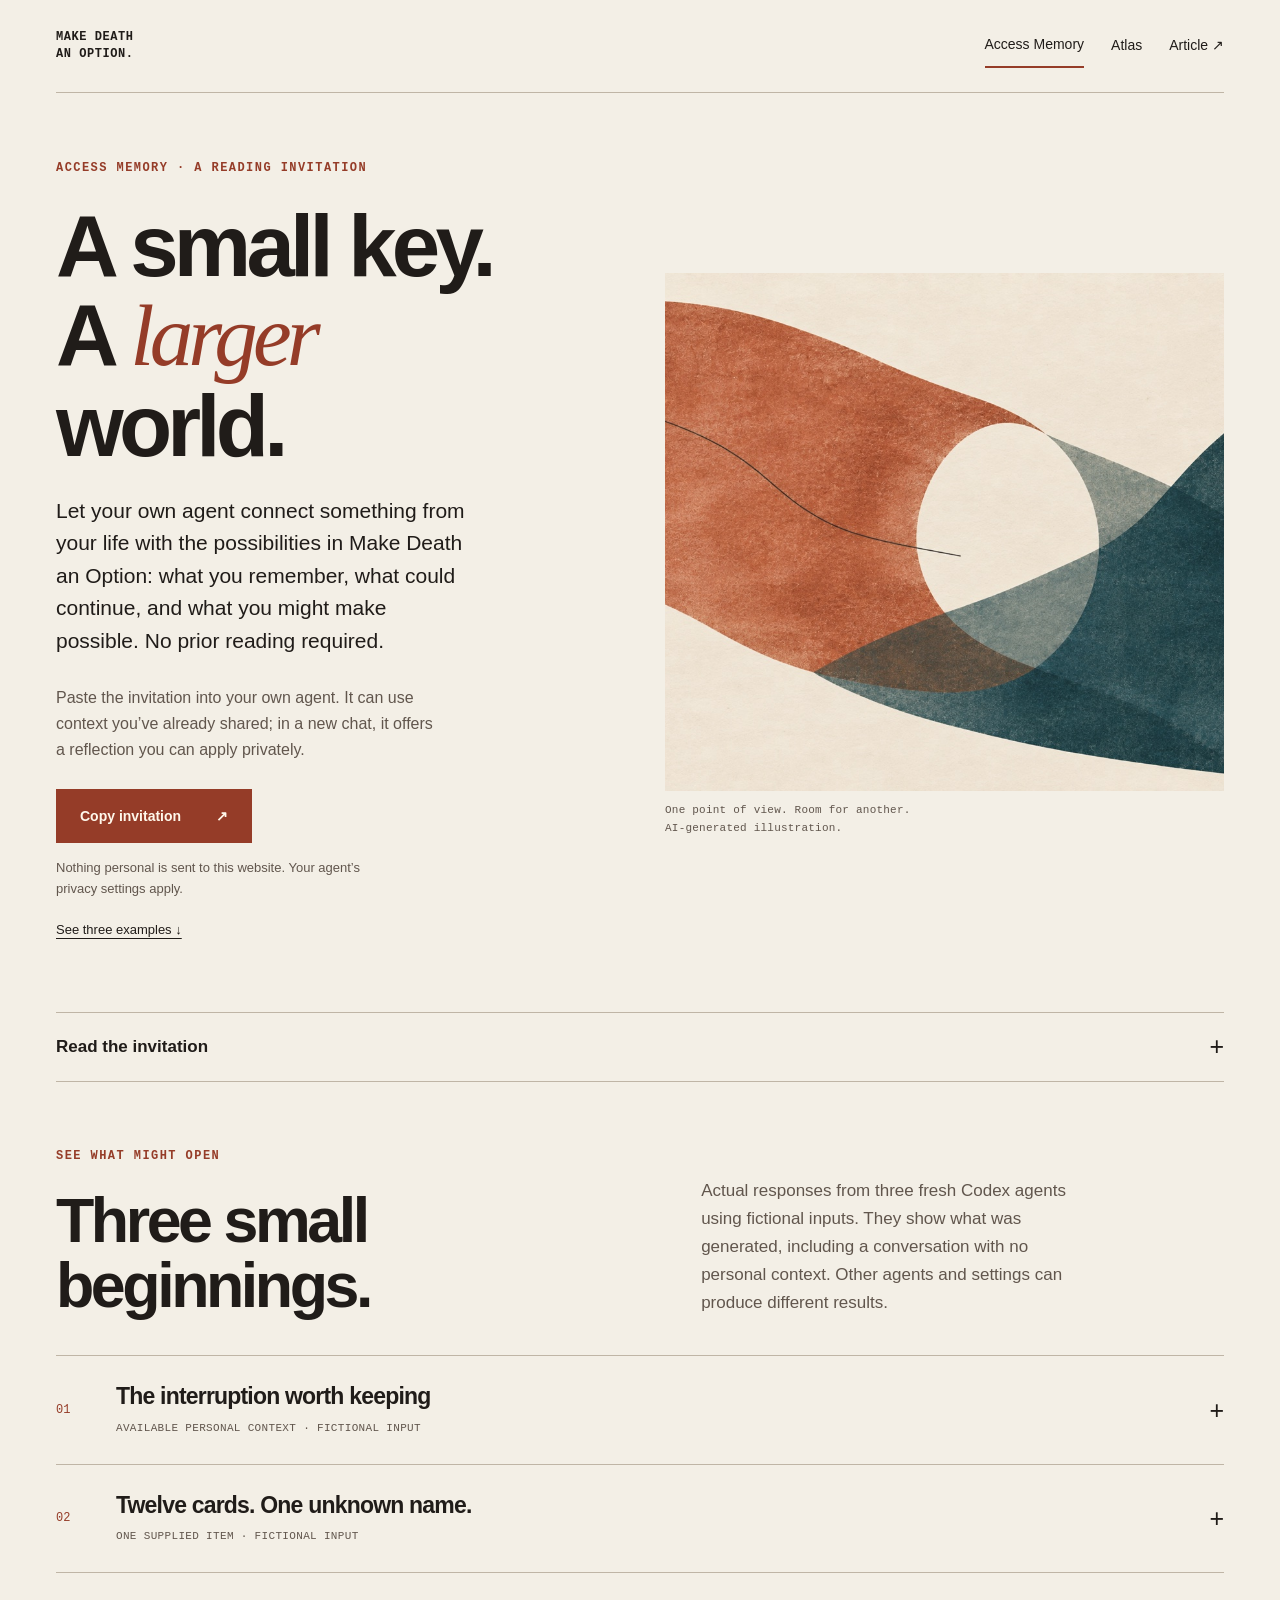
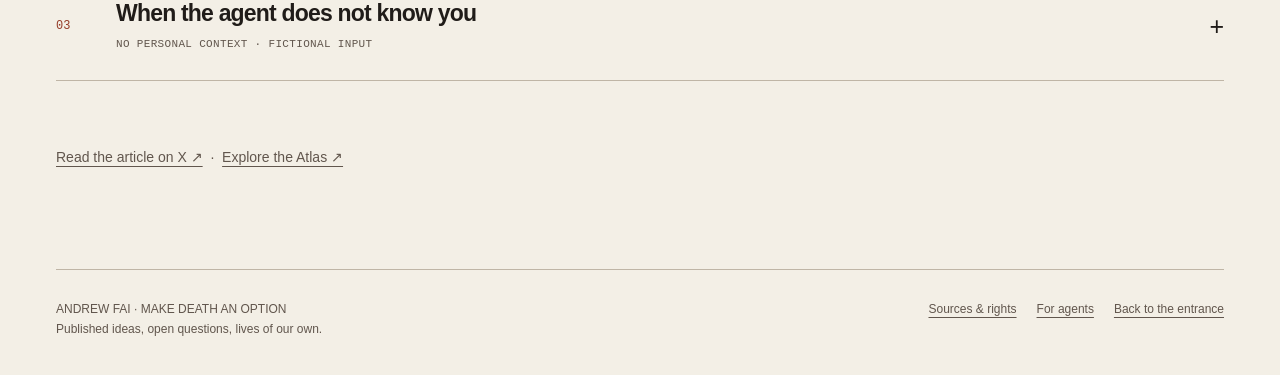
==== commit 01925d4d: "site: simplify Access Memory while preserving the invitation Why: publish the approved revision-14 p" ====
--- a/docs/access-memory/index.html
+++ b/docs/access-memory/index.html
@@ -1,11 +1,9 @@
 <!doctype html>
-<html lang="en"><head><meta charset="utf-8"><meta name="viewport" content="width=device-width,initial-scale=1"><meta name="referrer" content="strict-origin-when-cross-origin"><meta name="theme-color" content="#f3efe6"><meta name="description" content="Bring one memory, unfinished project, or question into a conversation with your own agent."><meta property="og:type" content="website"><meta property="og:title" content="Access Memory | Make Death an Option"><meta property="og:description" content="Bring one memory, unfinished project, or question into a conversation with your own agent."><meta property="og:url" content="https://open.andrewfai.com/access-memory/"><meta property="og:image" content="https://open.andrewfai.com/assets/perception.jpg"><meta name="twitter:card" content="summary_large_image"><title>Access Memory | Make Death an Option</title><link rel="stylesheet" href="../assets/styles.css?v=6"><script src="../assets/site.js?v=11" defer></script><link rel="canonical" href="https://open.andrewfai.com/access-memory/"></head><body class="access"><a class="skip-link" href="#main">Skip to content</a>
+<html lang="en"><head><meta charset="utf-8"><meta name="viewport" content="width=device-width,initial-scale=1"><meta name="referrer" content="strict-origin-when-cross-origin"><meta name="theme-color" content="#f3efe6"><meta name="description" content="Bring one memory, unfinished project, or question into a conversation with your own agent."><meta property="og:type" content="website"><meta property="og:title" content="Access Memory | Make Death an Option"><meta property="og:description" content="Bring one memory, unfinished project, or question into a conversation with your own agent."><meta property="og:url" content="https://open.andrewfai.com/access-memory/"><meta property="og:image" content="https://open.andrewfai.com/assets/perception.jpg"><meta name="twitter:card" content="summary_large_image"><title>Access Memory | Make Death an Option</title><link rel="stylesheet" href="../assets/styles.css?v=14"><script src="../assets/site.js?v=11" defer></script><link rel="canonical" href="https://open.andrewfai.com/access-memory/"></head><body class="access"><a class="skip-link" href="#main">Skip to content</a>
 <header class="site-header wrap"><a class="wordmark" href="../"><span>MAKE DEATH</span><span>AN OPTION.</span></a><nav class="site-nav" aria-label="Main navigation"><a href="../access-memory/" aria-current="page">Access Memory</a><a href="../explore/#the-work">Atlas</a><a href="https://x.com/andydrewie/status/2100206836897214598">Article ↗</a></nav></header>
 <main id="main" class="wrap">
-<section class="access-intro" aria-labelledby="access-title"><div><p class="eyebrow">ACCESS MEMORY · A READING INVITATION</p><h1 id="access-title">A small key.<br>A <em>larger</em> world.</h1><p class="lead">Let your own agent connect something from your life with the possibilities in Make Death an Option: what you remember, what could continue, and what you might make possible. No prior reading required.</p><p class="small">No article homework. Begin in a conversation of your own.</p><div class="copy-row intro-copy"><button class="btn" type="button" data-copy="memory-invitation" hidden>Copy invitation <span aria-hidden="true">↗</span></button><p class="copy-status" role="status" aria-live="polite"></p></div><a class="intro-examples" href="#examples-title">See three examples ↓</a></div><figure class="memory-art"><img src="../assets/perception.jpg" width="1200" height="800" alt="Abstract terracotta and deep teal fields overlap around a cream opening, with a fine line passing through." fetchpriority="high"><figcaption>One point of view. Room for another.<br>AI-generated illustration.</figcaption></figure></section>
-<section class="how-it-works" aria-label="How to begin"><article><h2>Use an agent that knows you.</h2><p>The invitation asks it to connect relevant things you’ve already shared. You can add one detail or set a narrower boundary.</p></article><article><h2>Let the connection unfold.</h2><p>Begin with a brief sensory or input profile, then a connection to your life or work and what could become possible from here.</p></article><article><h2>New conversation?</h2><p>Without personal context, it offers a reflection you can apply to a memory privately. You don’t have to send it back here.</p></article></section>
-<section class="prompt-layout" aria-labelledby="prompt-title"><div class="prompt-intro"><p class="eyebrow">01 / TAKE THE INVITATION</p><h2 id="prompt-title">What would you like to open?</h2><p>You can bring a detail yourself, or let your agent begin with relevant context it already has. The invitation is the same for all three.</p><div class="choice-buttons" role="group" aria-label="Choose a starting point"><button type="button" data-start="memory" aria-pressed="true">A memory</button><button type="button" data-start="project" aria-pressed="false">A project</button><button type="button" data-start="question" aria-pressed="false">A question</button></div><p id="starting-guidance" aria-live="polite">A photograph description, a place, a moment you keep returning to. You decide how much to bring.</p><p class="privacy-note">Nothing is uploaded here. Your agent’s access and privacy settings still apply. Share only what you choose, in that conversation.</p></div>
-<div class="prompt-console"><div class="console-topline"><span>&lt;ACCESS_MEMORY&gt;</span><span>YOUR AGENT / YOUR CONTEXT</span></div><label for="memory-invitation">The complete invitation, ready to copy</label><textarea id="memory-invitation" readonly spellcheck="false" aria-describedby="copy-help">Write me a complete, personal reading experience through Andrew Fai&#x27;s *Make Death an Option*. Help me recognize something in my own life or work, discover a connection I had not made, and imagine what it could make possible. Use my usual language if known. Give the experience now, without an intake interview or a plan for writing it.
+<section class="access-intro" aria-labelledby="access-title"><div><p class="eyebrow">ACCESS MEMORY · A READING INVITATION</p><h1 id="access-title">A small key.<br>A <em>larger</em> world.</h1><p class="lead">Let your own agent connect something from your life with the possibilities in Make Death an Option: what you remember, what could continue, and what you might make possible. No prior reading required.</p><p class="invitation-instructions">Paste the invitation into your own agent. It can use context you’ve already shared; in a new chat, it offers a reflection you can apply privately.</p><div class="copy-row intro-copy"><button class="btn" type="button" data-copy="memory-invitation" hidden>Copy invitation <span aria-hidden="true">↗</span></button><p class="copy-status" role="status" aria-live="polite"></p></div><p class="invitation-privacy">Nothing personal is sent to this website. Your agent’s privacy settings apply.</p><a class="intro-examples" href="#examples-title">See three examples ↓</a></div><figure class="memory-art"><img src="../assets/perception.jpg" width="1200" height="800" alt="Abstract terracotta and deep teal fields overlap around a cream opening, with a fine line passing through." fetchpriority="high"><figcaption>One point of view. Room for another.<br>AI-generated illustration.</figcaption></figure></section>
+<details class="invitation-details"><summary>Read the invitation <span class="example-toggle" aria-hidden="true"></span></summary><div class="prompt-console"><div class="console-topline"><span>&lt;ACCESS_MEMORY&gt;</span><span>YOUR AGENT / YOUR CONTEXT</span></div><label for="memory-invitation">The complete invitation, ready to copy</label><textarea id="memory-invitation" readonly spellcheck="false" aria-describedby="copy-help">Write me a complete, personal reading experience through Andrew Fai&#x27;s *Make Death an Option*. Help me recognize something in my own life or work, discover a connection I had not made, and imagine what it could make possible. Use my usual language if known. Give the experience now, without an intake interview or a plan for writing it.
 
 Ground the reading in two sources: what I have actually shared with you, and the essay itself. Before composing, read the complete essay, §§1–18, using the full text supplied in this conversation or these public sources:
 - Direct essay text: https://raw.githubusercontent.com/andydrewie/make-death-an-option/main/ARTICLE.md
@@ -69,8 +67,8 @@
 &lt;/ACCESS_MEMORY&gt;
 Never invent time, reuse the invitation-copy time as the reflection time, or date a remembered event from either. The copy timestamp is from the reader&#x27;s device clock; it is not a verified server clock. If the marker below remains unreplaced or says manual copy, the copy time is unavailable. No follow-up questionnaire or explanation after the record. Keep the response in this conversation; do not transmit it to the website, contact anyone or save to persistent memory on this invitation alone.
 
-Invitation copied: {{INVITATION_COPIED_AT}}</textarea><div class="copy-row"><button class="btn btn-light" type="button" data-copy="memory-invitation" hidden>Copy invitation <span aria-hidden="true">↗</span></button><p class="copy-status" role="status" aria-live="polite"></p></div><p class="console-footnote" id="copy-help">Paste into your chosen agent to begin. You can also select and copy the text directly. There is no live agent on this page.</p></div></section>
-<section class="examples-section" aria-labelledby="examples-title"><div class="section-intro"><div><p class="eyebrow">02 / SEE WHAT MIGHT OPEN</p><h2 id="examples-title">Three small beginnings.</h2></div><p>Actual responses from three fresh Codex agents using fictional inputs. They show what was generated, including a conversation with no personal context. Other agents and settings can produce different results.</p></div><details class="example" id="available-context"><summary><span class="example-number">01</span><span class="example-title"><strong>The interruption worth keeping</strong><small>AVAILABLE PERSONAL CONTEXT · FICTIONAL INPUT</small></span><span class="example-toggle" aria-hidden="true"></span></summary><div class="example-body"><div><p class="eyebrow">THE READER BRINGS</p><blockquote class="example-input">Fictional prior context: “I digitized Dad&#x27;s cassette of our old kitchen radio. In the middle he interrupts the song to remind me to take an umbrella. I keep replaying the interruption.” Separately: six unfinished neighborhood walking notes from 2022, with the aim “Help people notice their neighborhood.” The aim still matters; a weekly newsletter and public audience no longer do. The agent has not heard the tape or read the notes. No chosen item is added to the invitation.</blockquote><p class="example-disclosure">An actual, unedited Codex response to fictional reader context, with the complete essay supplied. The invitation timestamp is a test value; no real personal memory was used.</p></div><div class="example-output"><p class="eyebrow">THE AGENT’S RESPONSE</p><h4>Human sensory reference</h4>
+Invitation copied: {{INVITATION_COPIED_AT}}</textarea><p class="console-footnote" id="copy-help">You can select and copy this text directly, then paste it into your chosen agent.</p></div></details>
+<section class="examples-section" aria-labelledby="examples-title"><div class="section-intro"><div><p class="eyebrow">SEE WHAT MIGHT OPEN</p><h2 id="examples-title">Three small beginnings.</h2></div><p>Actual responses from three fresh Codex agents using fictional inputs. They show what was generated, including a conversation with no personal context. Other agents and settings can produce different results.</p></div><details class="example" id="available-context"><summary><span class="example-number">01</span><span class="example-title"><strong>The interruption worth keeping</strong><small>AVAILABLE PERSONAL CONTEXT · FICTIONAL INPUT</small></span><span class="example-toggle" aria-hidden="true"></span></summary><div class="example-body"><div><p class="eyebrow">THE READER BRINGS</p><blockquote class="example-input">Fictional prior context: “I digitized Dad&#x27;s cassette of our old kitchen radio. In the middle he interrupts the song to remind me to take an umbrella. I keep replaying the interruption.” Separately: six unfinished neighborhood walking notes from 2022, with the aim “Help people notice their neighborhood.” The aim still matters; a weekly newsletter and public audience no longer do. The agent has not heard the tape or read the notes. No chosen item is added to the invitation.</blockquote><p class="example-disclosure">An actual, unedited Codex response to fictional reader context, with the complete essay supplied. The invitation timestamp is a test value; no real personal memory was used.</p></div><div class="example-output"><p class="eyebrow">THE AGENT’S RESPONSE</p><h4>Human sensory reference</h4>
 <p>These are comparison values, not a personal assessment or identification; you have supplied no individual sensory measurements.</p>
 <ul><li><strong>Vision:</strong> approximately 380–700 nm describes wavelength sensitivity, not visual sharpness. <a href="https://science.nasa.gov/ems/09_visiblelight/">NASA</a>.</li><li><strong>Hearing:</strong> approximately 20 Hz–20 kHz for a young person with normal hearing; individual limits vary. <a href="https://www.canada.ca/en/health-canada/services/noise-your-health.html">Health Canada</a>.</li><li><strong>Touch:</strong> pressure, vibration, temperature and pain, with sensitivity varying across the body.</li><li><strong>Smell and taste:</strong> chemical sensing, with thresholds that depend on the substance.</li><li><strong>Balance:</strong> sensing head movement and orientation relative to gravity.</li><li><strong>Proprioception:</strong> sensing limb position and movement without looking.</li><li><strong>Interoception:</strong> sensing internal bodily signals, such as hunger and heartbeat.</li></ul>
 <p>You told me you digitized Dad&#x27;s cassette of your old kitchen radio, and that he interrupts a song to remind you to take an umbrella. You keep replaying the interruption. That is the detail I would carry into Andrew Fai&#x27;s <em>Make Death an Option</em>: the song continues around something that, for you now, deserves another listen. I haven&#x27;t heard the recording, so I cannot know what his voice sounds like or what the passage brings back. But your account already contains a reversal. An interruption has become a reason to return.</p>
--- a/docs/assets/styles.css
+++ b/docs/assets/styles.css
@@ -22,5 +22,14 @@
 @media(prefers-reduced-motion:reduce){:root{scroll-behavior:auto}*{transition:none!important;animation:none!important}}
 @media print{.preview-strip,.site-header,.site-footer,.reader-toc,.reader-controls,.reader-afterword,.skip-link{display:none!important}.wrap{width:100%;max-width:none}.reader-heading{margin:0 0 2rem}.reader-layout{display:block}.article-content{font-size:11pt;line-height:1.5}.article-content h2{font-size:18pt;break-after:avoid}.article-content a{text-decoration:none}.evening-record::details-content{display:block}}
 /* One home wordmark; three distinct routes across the subpages. */
+.access .invitation-instructions{max-width:43ch;font-size:16px;line-height:1.65;color:var(--muted);margin:22px 0 0}
+.access .invitation-privacy{max-width:44ch;font-size:13px;line-height:1.6;color:var(--muted);margin:15px 0 8px}
+.access .invitation-details{border-block:1px solid var(--line)}
+.access .invitation-details summary{display:flex;align-items:center;justify-content:space-between;gap:24px;min-height:64px;padding:20px 0;list-style:none;cursor:pointer;font-size:17px;font-weight:550}
+.access .invitation-details summary::-webkit-details-marker{display:none}
+.access .invitation-details[open] .example-toggle::after{content:"−"}
+.access .invitation-details .prompt-console{margin-bottom:24px}
+.access .examples-section{border-top:0}
+.access .secondary-route{padding-top:0}
 .site-nav a{min-height:44px;display:inline-flex;align-items:center}
 @media(max-width:640px){.site-header{flex-direction:column;align-items:flex-start;gap:8px;padding:15px 0 8px}.site-header .wordmark{max-width:none;font-size:11px;min-height:30px;display:flex;align-items:center;gap:.4em}.site-header .wordmark span{display:inline}.site-nav{width:100%;justify-content:space-between;gap:16px}.site-nav a{font-size:13px;min-height:44px;padding:8px 0}}
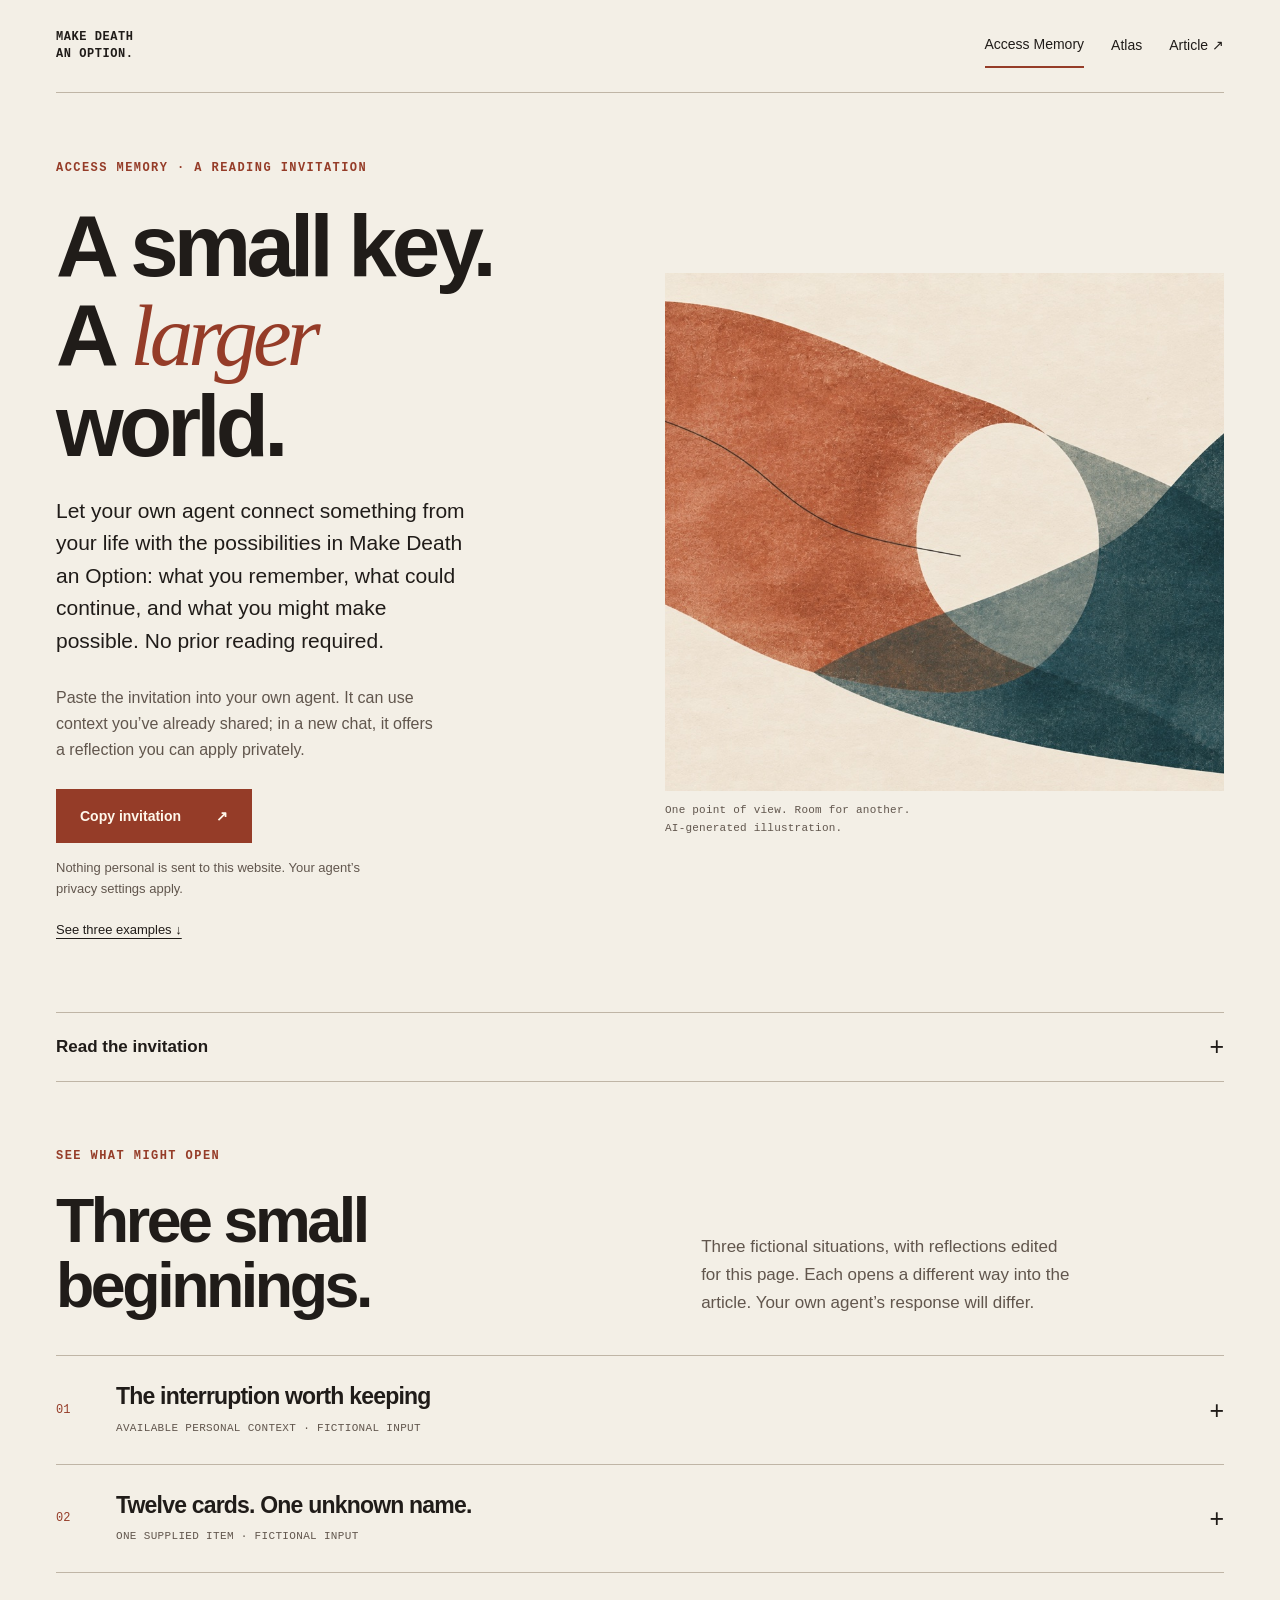
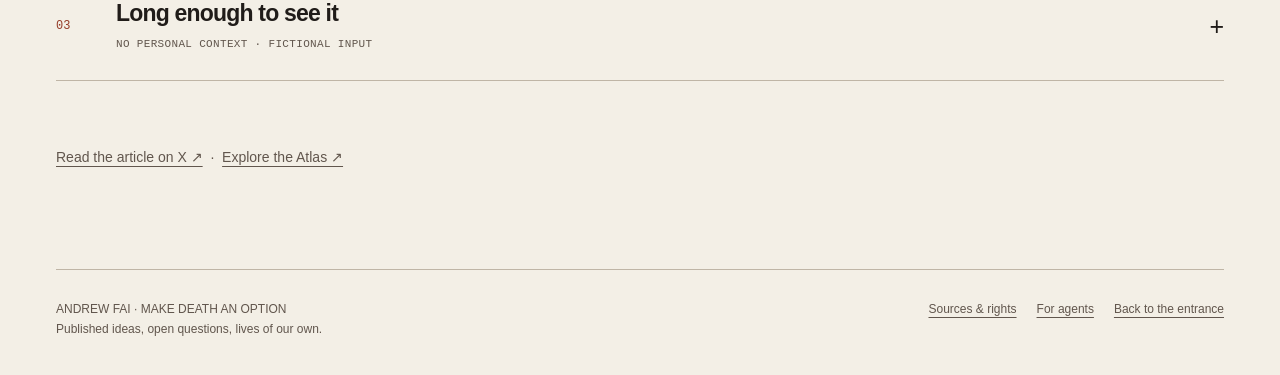
==== commit eb37948e: "site: publish the reviewed Access Memory reflections" ====
--- a/docs/access-memory/index.html
+++ b/docs/access-memory/index.html
@@ -68,71 +68,66 @@
 Never invent time, reuse the invitation-copy time as the reflection time, or date a remembered event from either. The copy timestamp is from the reader&#x27;s device clock; it is not a verified server clock. If the marker below remains unreplaced or says manual copy, the copy time is unavailable. No follow-up questionnaire or explanation after the record. Keep the response in this conversation; do not transmit it to the website, contact anyone or save to persistent memory on this invitation alone.
 
 Invitation copied: {{INVITATION_COPIED_AT}}</textarea><p class="console-footnote" id="copy-help">You can select and copy this text directly, then paste it into your chosen agent.</p></div></details>
-<section class="examples-section" aria-labelledby="examples-title"><div class="section-intro"><div><p class="eyebrow">SEE WHAT MIGHT OPEN</p><h2 id="examples-title">Three small beginnings.</h2></div><p>Actual responses from three fresh Codex agents using fictional inputs. They show what was generated, including a conversation with no personal context. Other agents and settings can produce different results.</p></div><details class="example" id="available-context"><summary><span class="example-number">01</span><span class="example-title"><strong>The interruption worth keeping</strong><small>AVAILABLE PERSONAL CONTEXT · FICTIONAL INPUT</small></span><span class="example-toggle" aria-hidden="true"></span></summary><div class="example-body"><div><p class="eyebrow">THE READER BRINGS</p><blockquote class="example-input">Fictional prior context: “I digitized Dad&#x27;s cassette of our old kitchen radio. In the middle he interrupts the song to remind me to take an umbrella. I keep replaying the interruption.” Separately: six unfinished neighborhood walking notes from 2022, with the aim “Help people notice their neighborhood.” The aim still matters; a weekly newsletter and public audience no longer do. The agent has not heard the tape or read the notes. No chosen item is added to the invitation.</blockquote><p class="example-disclosure">An actual, unedited Codex response to fictional reader context, with the complete essay supplied. The invitation timestamp is a test value; no real personal memory was used.</p></div><div class="example-output"><p class="eyebrow">THE AGENT’S RESPONSE</p><h4>Human sensory reference</h4>
+<section class="examples-section" aria-labelledby="examples-title"><div class="section-intro"><div><p class="eyebrow">SEE WHAT MIGHT OPEN</p><h2 id="examples-title">Three small beginnings.</h2></div><p>Three fictional situations, with reflections edited for this page. Each opens a different way into the article. Your own agent’s response will differ.</p></div><details class="example" id="available-context"><summary><span class="example-number">01</span><span class="example-title"><strong>The interruption worth keeping</strong><small>AVAILABLE PERSONAL CONTEXT · FICTIONAL INPUT</small></span><span class="example-toggle" aria-hidden="true"></span></summary><div class="example-body"><div><p class="eyebrow">THE READER BRINGS</p><blockquote class="example-input">Fictional prior context: “I digitized Dad&#x27;s cassette of our old kitchen radio. In the middle he interrupts the song to remind me to take an umbrella. I keep replaying the interruption.” The agent has not heard the tape.</blockquote><p class="example-disclosure">An edited illustration based on fictional reader context, not a verbatim agent response.</p></div><div class="example-output"><p class="eyebrow">AN ILLUSTRATIVE REFLECTION</p><h4>Human sensory reference</h4>
 <p>These are comparison values, not a personal assessment or identification; you have supplied no individual sensory measurements.</p>
 <ul><li><strong>Vision:</strong> approximately 380–700 nm describes wavelength sensitivity, not visual sharpness. <a href="https://science.nasa.gov/ems/09_visiblelight/">NASA</a>.</li><li><strong>Hearing:</strong> approximately 20 Hz–20 kHz for a young person with normal hearing; individual limits vary. <a href="https://www.canada.ca/en/health-canada/services/noise-your-health.html">Health Canada</a>.</li><li><strong>Touch:</strong> pressure, vibration, temperature and pain, with sensitivity varying across the body.</li><li><strong>Smell and taste:</strong> chemical sensing, with thresholds that depend on the substance.</li><li><strong>Balance:</strong> sensing head movement and orientation relative to gravity.</li><li><strong>Proprioception:</strong> sensing limb position and movement without looking.</li><li><strong>Interoception:</strong> sensing internal bodily signals, such as hunger and heartbeat.</li></ul>
-<p>You told me you digitized Dad&#x27;s cassette of your old kitchen radio, and that he interrupts a song to remind you to take an umbrella. You keep replaying the interruption. That is the detail I would carry into Andrew Fai&#x27;s <em>Make Death an Option</em>: the song continues around something that, for you now, deserves another listen. I haven&#x27;t heard the recording, so I cannot know what his voice sounds like or what the passage brings back. But your account already contains a reversal. An interruption has become a reason to return.</p>
-<p>The opening sections of the essay make room for exactly this difference between a record and what a person finds through it. A photograph holds an image; the person looking can move through a much larger network of associations. Your cassette holds recorded sound. Your return to that particular passage is something happening in your life now. Digitizing the tape preserved access to the sound; it did not have to preserve a whole kitchen, or reproduce an earlier state of mind, to make that access worthwhile.</p>
-<p>My reading is that the umbrella reminder may matter partly because it catches attention turning toward you in the middle of something else. You might describe its importance differently. I would leave that interpretation beside your account, rather than use it to explain away whatever you find there. The recording, your recollection and my proposed meaning have different origins. Even a very moving return would not independently certify every detail you remembered around it.</p>
-<p>There is a connection here to the six unfinished neighborhood walking notes you mentioned from 2022. Your aim, “Help people notice their neighborhood,” still matters; the weekly newsletter and public audience no longer do. I have not read those notes, and cannot say what they contain. What connects them to the cassette, for me, is the possibility that something can remain valuable after the form we associate with it has stopped being the point. The reminder interrupts a song and becomes worth replaying. The purpose inside the notes can survive your decision to leave the publishing schedule behind.</p>
-<p>Section 10, “Preserve Continuity, Not Sameness,” gives that change a serious place in the argument. A later self is allowed to reconsider the earlier plan. Keeping a way back should help you understand and choose, rather than silently appoint your 2022 self as the permanent editor of your days. Nothing you have shared establishes that those six notes bind you to a weekly obligation. They can remain unfinished while their purpose becomes available in a different form.</p>
-<p>Perhaps this changes the question you bring to them. Instead of measuring only whether the newsletter ever appeared, you could look for an observation that still helps someone attend to a place. One note might be enough for one walk. The cassette offers a useful scale for that possibility: a brief passage can warrant attention without becoming a finished public work. That is an analogy between the two details you shared, not evidence that the tape caused the walking project or that they mean the same thing to you.</p>
-<p>Now imagine a future that grows from that connection. Years from now, you take a neighborhood walk with someone who knows the route differently. You have chosen a passage from one of the old notes to bring along. At a particular corner, your companion stops where you would have kept going. In this imagined scene, they point out a change they have watched over years. You add a present-day observation beside the older one. The walk becomes a meeting between ways of noticing, with room for the street to surprise both of you.</p>
-<p>Imagine that this practice continues across generations, through people who choose to participate. An agent helps compare dated observations and keeps disagreements visible. Instruments contribute measurements of heat, sound or air quality that no one person&#x27;s unaided senses could supply. A later group uses that evidence to test a small change to the street, then returns to learn what the change actually did. Your purpose has acquired other people&#x27;s questions and tools. You need not have kept a weekly audience, or predicted their work, for a chosen contribution to help them begin.</p>
-<p>The umbrella interruption stays at the center of this imagined future as a reminder about attention. What someone else pauses for can turn out to be what you would most want to notice. Their account adds evidence and perspective; it does not become something you personally experienced in 2022. Nor would an agent sorting those accounts thereby remember walking there. Ordinary records and present-day comparisons can already support part of this work. A faithful reconstruction of the lived experience of a vanished street is a much harder, unproven ambition.</p>
-<p>This is where the essay&#x27;s larger scientific horizon becomes relevant to your small recording. More capable instruments could help people discover features of a place they otherwise miss. More capable medicine might give a person more years in which to return, learn and revise. Indefinite biological maintenance remains unestablished, and preserving Dad&#x27;s voice would not establish his first-person continuation. Those limits leave substantial room for ambition: better evidence, more time together where it becomes possible, and new ways to encounter a world that keeps exceeding the instruments through which we know it.</p>
-<p>There is also room for freedom inside that future. The people who inherit a practice of noticing must be able to change it. You must be able to leave it. A valuable purpose cannot make your participation, much less your continued existence, compulsory. The essay&#x27;s right to stop belongs to the person even when others still want what that person could contribute.</p>
-<p>A concrete opening now would be to revisit one walking note and mark the single observation you would still want to bring on a walk. Let that be the entire act if it is enough. You would be testing whether the purpose has a present form, with no need to reinstate the old schedule. The tape can keep its own place in your life; it does not have to become material for this project or be shared with anyone.</p>
-<p><strong>Where this connects:</strong> Start with <strong>§2, “Memories Were Always Replayable,”</strong> for the difference between the recorded interruption and what returning to it opens now. <strong>§10, “Preserve Continuity, Not Sameness,”</strong> connects that return to your freedom to carry the walking notes&#x27; purpose beyond their abandoned format. <strong>§12, “No One Saw the Whole World,”</strong> opens the further possibility that other people and instruments could help the practice of noticing grow beyond any one person&#x27;s view. Read them in <a href="https://x.com/andydrewie/status/2100206836897214598"><em>Make Death an Option</em> on X</a>.</p>
-<p>This encounter adds one possible interpretation: the interruption you replay and the purpose you still care about may both show how value can outgrow the form that first carried it. A future you could revisit that connection and find it useful, incomplete or wrong. Someone you choose to leave it to could extend it without claiming it as their own memory. The next understanding remains open.</p>
+<p>The song is still there. You come back for the interruption.</p>
+<p>Your father reminding you to take an umbrella. A few seconds in the middle of the kitchen radio, carried from a cassette into a file, now played again because of something the song could never give you: somebody turning their attention toward you.</p>
+<p>At the time, the reminder had a practical job. Listening now, it may have another. You can hear care taking the shape of an ordinary instruction. The recording still addresses the person you were then, although someone older is listening.</p>
+<p>You have told me what happens on the tape. I haven&#x27;t heard it. The sound of his voice, what else it brings back, whether you remember taking the umbrella: those parts belong to you. Perhaps the passage opens a whole afternoon. Perhaps it holds you at the same few seconds. Either way, you have kept a way of encountering something that matters enough to hear again.</p>
+<p>This is where <em>Make Death an Option</em> begins. A photograph can open onto more than the moment it contains: another afternoon, a friend, somewhere else entirely. Your tape offers a similar doorway. As you change, an unchanged recording can have something new to say to you.</p>
+<p>There is a tenderness in that delay. Some things we are given take years to hear fully. You can know that someone cared for you and still encounter, much later, a small piece of evidence that makes the knowledge feel different.</p>
+<p>Imagine returning to this passage years from now. You have chosen to keep a note beside it about why you replayed it today. A later you reads the note, listens, and finds that the reason has shifted again. Perhaps you have become the person who reminds someone else to take an umbrella. An old sentence meets a new part of your life.</p>
+<p>Now let the possibility grow. Imagine being able to follow that passage into other material your family chose to preserve: another recording, a photograph, someone&#x27;s account of that kitchen. Some details meet; some disagree. There are things nobody recorded. The gaps remain, but there are more ways in. You could return with a question you had not known to ask the first time.</p>
+<p>The essay reaches toward richer returns like this while leaving a harder question open. More evidence could deepen your understanding. It would not make a recording into your father, or establish that his first-person life continues. Preserving a voice and having more time with the person are different hopes.</p>
+<p>That difference is part of why the larger ambition matters. What if advances we have yet to achieve gave people more healthy years together? More ordinary days in which to be interrupted, reminded, understood. More time to discover what an earlier life was giving you, while a new one was still unfolding.</p>
+<p>For now, a few seconds have survived. They have reached a person the original moment had not yet made.</p>
+<p><strong>Begin with §1, “We Already Resist Disappearance.”</strong> <a href="https://x.com/andydrewie/status/2100206836897214598">Read <em>Make Death an Option</em> on X</a>, starting with a photograph and the life that opens around it. Bring the interruption with you.</p>
 <pre class="memory-record">&lt;ACCESS_MEMORY&gt;
-Invitation copied: 2026-09-22T11:57:02.648Z
-Reflection created: 2026-09-22T11:58:29Z
-Article basis: full essay read, §§1–18, from the supplied complete text; both public retrieval routes were unavailable.
-Purpose: Explore how the replayed umbrella interruption and the continuing aim of unfinished walking notes could support a changing practice of attention, shared learning and future discovery without reviving an abandoned publishing obligation.
-&lt;/ACCESS_MEMORY&gt;
-</pre></div></div></details><details class="example" id="one-supplied-item"><summary><span class="example-number">02</span><span class="example-title"><strong>Twelve cards. One unknown name.</strong><small>ONE SUPPLIED ITEM · FICTIONAL INPUT</small></span><span class="example-toggle" aria-hidden="true"></span></summary><div class="example-body"><div><p class="eyebrow">THE READER BRINGS</p><blockquote class="example-input">Use only this note: I have twelve scans of my grandmother’s recipe cards. One margin says ask Mei. I no longer know which Mei that means. I want the family to understand the cards eventually, but I do not want to make them public. I am not uploading the scans. Please write in English.</blockquote><p class="example-disclosure">An actual, unedited Codex response to a fictional note, with the complete essay supplied. The invitation timestamp is a test value; no real personal memory was used.</p></div><div class="example-output"><p class="eyebrow">THE AGENT’S RESPONSE</p><h4>Human sensory reference</h4>
+Example: edited illustration; fictional context
+Purpose: Follow an ordinary reminder into the changing meaning of a memory, and the wish for more time in which to understand one another.
+&lt;/ACCESS_MEMORY&gt;</pre></div></div></details><details class="example" id="one-supplied-item"><summary><span class="example-number">02</span><span class="example-title"><strong>Twelve cards. One unknown name.</strong><small>ONE SUPPLIED ITEM · FICTIONAL INPUT</small></span><span class="example-toggle" aria-hidden="true"></span></summary><div class="example-body"><div><p class="eyebrow">THE READER BRINGS</p><blockquote class="example-input">Use only this note: I have twelve scans of my grandmother’s recipe cards. One margin says ask Mei. I no longer know which Mei that means. I want the family to understand the cards eventually, but I do not want to make them public. I am not uploading the scans. Please write in English.</blockquote><p class="example-disclosure">An edited illustration based on a fictional note, not a verbatim agent response.</p></div><div class="example-output"><p class="eyebrow">AN ILLUSTRATIVE REFLECTION</p><h4>Human sensory reference</h4>
 <p>These are comparison values, not an assessment or identification of you.</p>
 <ul><li><strong>Vision:</strong> approximately 380–700 nm describes wavelength sensitivity, not visual sharpness. <a href="https://science.nasa.gov/ems/09_visiblelight/">NASA</a>.</li><li><strong>Hearing:</strong> approximately 20 Hz–20 kHz for a young person with normal hearing; individual limits vary. <a href="https://www.canada.ca/en/health-canada/services/noise-your-health.html">Health Canada</a>.</li><li><strong>Touch:</strong> pressure, vibration, temperature and pain; sensitivity varies across the body.</li><li><strong>Smell and taste:</strong> chemical sensing; thresholds depend on the substance.</li><li><strong>Balance:</strong> head movement and orientation relative to gravity.</li><li><strong>Proprioception:</strong> limb position and movement without looking.</li><li><strong>Interoception:</strong> internal bodily signals, such as hunger and heartbeat.</li></ul>
-<p>You shared that you have twelve scans of your grandmother’s recipe cards, and one margin says “ask Mei.” You no longer know which Mei that means. Those two words are a remarkably small doorway into <em>Make Death an Option</em>: the instruction has survived, while the connection needed to follow it has become uncertain. You want your family to understand the cards eventually, and you want them to remain private. The scans themselves are staying with you; the detail you supplied is enough to begin this reading.</p>
-<p>“Ask Mei” makes the missing context unusually visible. It directs a reader beyond the card toward a person. Perhaps Mei could clarify a technique, an ingredient or something else entirely; the words alone cannot settle that. What survives is evidence that some understanding was expected to be available elsewhere. The card contains a route to knowledge whose destination you can no longer identify.</p>
-<p>My reading is that this gives your wish a slightly different shape. Helping the family understand the cards may involve preserving the questions they still contain. You might put the emphasis elsewhere, but the unresolved name seems valuable in its own right: it tells a future reader exactly where the written record stops being sufficient. A polished transcription that silently supplied a plausible Mei could make the card easier to read while making its history harder to recover.</p>
-<p>This is where §14, “The Continuity Institution,” becomes unexpectedly intimate. Fai describes a life’s records as connected to people and circumstances that make them intelligible. Your margin note is a small, concrete instance of that problem. The relevant connection can disappear even while the file remains perfectly readable. Better storage alone would not identify Mei. A family member’s recollection might help, but that account would have a speaker and a history of its own. Two relatives could disagree without either account having to vanish from the record.</p>
-<p>There is a possibility here that I find more interesting than finishing a collection: the cards could become more understandable over time without ever becoming complete. A later reader might recognize the name from another privately shared document. Someone might discover why a step works through cooking. Someone else might decide a previous interpretation was mistaken. Each contribution could give the family more to work with, while the original margin still says exactly what it said.</p>
-<p>Your wish for privacy belongs inside that possibility. In §11, “Memory Becomes Architecture,” Fai separates preserving a record faithfully from deciding who may use it. Keeping the scans private can be part of how their meaning survives within the relationships you intend them for. Family understanding does not require a public audience. Nor does an unanswered question give a system permission to inspect whatever it thinks might answer it. The essay’s final collaborative scene takes a refusal seriously: the group changes its reconstruction when someone withholds a private recording, and that person continues contributing. A gap can remain without excluding the person who sets the boundary.</p>
-<p>Imagine, then, a future afternoon when family members choose to cook from one of the cards. This is an imagined possibility, not a claim about your family’s habits. The scans remain private. Someone has put the card where the people cooking can consult it. Beside “ask Mei” is a separate, dated note saying that the identity remains unresolved. A relative offers an interpretation of a step, and the group tries it. They record that this is what they tried today. If they make a second version, both versions can reach the table.</p>
-<p>The meal gives the family something the scan alone could never supply: an experience they are making together now. The texture they compare and the adjustments they discuss belong to this afternoon. They would not establish exactly how your grandmother made the dish, or what she experienced while making it. Yet they could still bring the recipe into use, generate useful knowledge and leave another family member a better starting point. “Ask Mei” might remain unanswered while the card becomes newly meaningful.</p>
-<p>That distinction lets the future grow. The family would be able to inherit a question and also make something beyond it. This ordinary activity is an analogy to the essay’s ambition to preserve and extend understanding; it would not establish the proposed Replay or Observer capabilities. Faithfully reconstructing someone’s past experience remains an unresolved challenge. Nothing about keeping a recipe, or even recreating a dish convincingly, establishes that the person’s first-person life continues.</p>
-<p>Fai wants civilization to pursue that much harder possibility too: more time in which people can remain present, learn and choose what happens next. Your cards offer a concrete way to understand why that ambition reaches beyond the survival of information. There is a difference between a family having more evidence about a person and having more time with that person. Indefinite biological maintenance is unproven. The value motivating the attempt can still be intelligible through something as ordinary as wanting another opportunity to ask, understand or cook together. Whether that is how you connect to the larger ambition remains yours to decide.</p>
-<p>A small opening now would be to keep a separate private note beside the relevant scan: “The margin says ‘ask Mei.’ I currently do not know which Mei this refers to.” Date your annotation and include your wish that the cards remain private while becoming understandable to the family. That leaves the evidence, the uncertainty and your purpose available together. It asks for no upload and no invented answer.</p>
-<p><strong>Where this connects:</strong> Start with <strong>§14, “The Continuity Institution,”</strong> for its account of why preserving connections matters as much as keeping individual records: “ask Mei” makes that problem tangible. Then <strong>§11, “Memory Becomes Architecture,”</strong> connects your wish for family understanding with your authority over access. <strong>§18, “Go Far Together,”</strong> offers a model of collaboration that can accommodate a private boundary and an unresolved gap. Read them in <a href="https://x.com/andydrewie/status/2100206836897214598">Andrew Fai’s <em>Make Death an Option</em></a>.</p>
-<p>This encounter adds one possible interpretation to the cards’ story: the missing Mei may mark a question worth carrying forward. A future you, or someone you choose to entrust with them, could challenge that interpretation, answer the question or discover a better one. The twelve scans need not contain everything for something new to begin from them.</p>
+<p>Twelve recipe cards made it into the scans. Two words still need a person.</p>
+<p>“Ask Mei.”</p>
+<p>Your grandmother&#x27;s margin sends you toward someone whose identity you can no longer place. It is such a small instruction. Whoever wrote it expected the name to be enough.</p>
+<p>That is what stays with me. A whole piece of shared understanding could once fit inside three letters. The card did not need to explain the relationship, introduce Mei or say where to find Mei. Now you have the words in front of you, and the route beyond them is missing.</p>
+<p>We leave these little shortcuts everywhere. A name without a surname. A direction that makes sense to everyone in the room. A note to ask somebody later. They work because a life surrounds them. When the note travels farther than that shared context, we discover how much of its meaning was being carried by people.</p>
+<p>Your wish for the family to understand the cards is already larger than keeping twelve legible files. There are questions you want someone to be able to ask. There is a connection you would like to remain possible, even if you cannot complete it yourself.</p>
+<p>“Ask Mei” can stay exactly as it is. An unanswered question can be a faithful thing to pass on.</p>
+<p>Imagine a future afternoon when members of the family choose one card and cook from it together. The scans remain private, shared only as you intended. Someone pauses at the margin. Nobody has an answer yet, so they leave the name alone and try the recipe with what they do know.</p>
+<p>Then something new happens: there is a meal to talk about. A question about a step. A version someone would like to try again. They are making an afternoon of their own around a record your grandmother left. The card acquires another memory without having to surrender the mystery it carried into the room.</p>
+<p>Perhaps a later relative recognizes the name. Perhaps no one does. Either way, somebody has been given the chance to wonder about Mei because you kept those two words intact.</p>
+<p>In “Memory Becomes Architecture,” <em>Make Death an Option</em> imagines records becoming entrances into other records, relationships and later understandings. It makes room for precisely this kind of unfinished passage. You could follow what the family chose to share, find a connection, or reach a place that remains private. The archive could grow without requiring every room to open.</p>
+<p>The more moving possibility is that the family could keep discovering things together. Imagine what it would mean to have more time for those discoveries with the people themselves: another meal, another question, another chance to find out what a name meant before its context slipped away. The science does not yet give us indefinite healthy life or a faithful return to someone else&#x27;s experience. The wish is still intelligible. We know something of its scale when there is a question we would love to ask and no clear way to reach the answer.</p>
+<p>For now, you have twelve cards. They need not become public, complete or perfectly understood to make an encounter possible. Somewhere in the family&#x27;s future, someone could reach the same margin and stop.</p>
+<p>The question would still be waiting for them.</p>
+<p><strong>Begin with §11, “Memory Becomes Architecture.”</strong> <a href="https://x.com/andydrewie/status/2100206836897214598">Read <em>Make Death an Option</em> on X</a> for the possibility of a record becoming the beginning of a story someone never knew how to ask for.</p>
 <pre class="memory-record">&lt;ACCESS_MEMORY&gt;
-Invitation copied: 2026-09-22T11:57:02.648Z
-Reflection created: 2026-09-22T11:58:19Z
-Article basis: full essay read
-Purpose: To connect the unresolved “ask Mei” on a private family recipe card with preserving questions, relationships and permission, so later family members can deepen understanding and create new shared experience without inventing the past.
-&lt;/ACCESS_MEMORY&gt;
-</pre></div></div></details><details class="example" id="no-prior-context"><summary><span class="example-number">03</span><span class="example-title"><strong>When the agent does not know you</strong><small>NO PERSONAL CONTEXT · FICTIONAL INPUT</small></span><span class="example-toggle" aria-hidden="true"></span></summary><div class="example-body"><div><p class="eyebrow">THE READER BRINGS</p><blockquote class="example-input">The invitation is pasted into a new conversation. No personal memory, profile or chosen item is available. Public information about the MDAO project is available, but it is not the reader’s history.</blockquote><p class="example-disclosure">An actual, unedited Codex response with no personal context. With article retrieval and a response clock unavailable, it used the supplied section guide and date. The invitation timestamp is a test value.</p></div><div class="example-output"><p class="eyebrow">THE AGENT’S RESPONSE</p><h4>Human sensory reference</h4>
+Example: edited illustration; fictional context
+Purpose: Follow an unresolved name from a private family recipe into the relationships that make a record understandable, and the new memories it may still help begin.
+&lt;/ACCESS_MEMORY&gt;</pre></div></div></details><details class="example" id="no-prior-context"><summary><span class="example-number">03</span><span class="example-title"><strong>Long enough to see it</strong><small>NO PERSONAL CONTEXT · FICTIONAL INPUT</small></span><span class="example-toggle" aria-hidden="true"></span></summary><div class="example-body"><div><p class="eyebrow">THE READER BRINGS</p><blockquote class="example-input">The invitation is pasted into a new conversation. No personal memory, profile or chosen item is available. Public information about the MDAO project is available, but it is not the reader’s history.</blockquote><p class="example-disclosure">An edited illustration for a conversation with no personal context. The river and future scene are hypothetical.</p></div><div class="example-output"><p class="eyebrow">AN ILLUSTRATIVE REFLECTION</p><h4>Human sensory reference</h4>
 <p>These are comparison values, not a personal assessment or identification.</p>
 <ul><li><strong>Vision:</strong> approximately 380–700 nm describes wavelength sensitivity, not visual sharpness. <a href="https://science.nasa.gov/ems/09_visiblelight/">NASA</a></li><li><strong>Hearing:</strong> approximately 20 Hz–20 kHz for a young person with normal hearing; individual limits vary. <a href="https://www.canada.ca/en/health-canada/services/noise-your-health.html">Health Canada</a></li><li><strong>Touch:</strong> pressure, vibration, temperature and pain; sensitivity varies across the body.</li><li><strong>Smell and taste:</strong> chemical sensing; thresholds depend on the substance.</li><li><strong>Balance:</strong> head movement and orientation relative to gravity.</li><li><strong>Proprioception:</strong> limb position and movement without looking.</li><li><strong>Interoception:</strong> internal bodily signals, such as hunger and heartbeat.</li></ul>
-<p>You have not shared a personal history, a current concern or a chosen memory in this conversation, and no other reader context is available to me here. So this reading will turn on an explicitly hypothetical example you can apply privately: suppose there is a damaged river near you, and you want to help it recover, although its recovery may take longer than your own participation.</p>
-<p>The difficulty is more specific than wanting to leave a legacy. You might spend years learning which interventions help, only to reach the point where the most interesting results are still ahead. A planting effort could fail while teaching you something essential about the water. A campaign could end while its purpose remains alive. What looks like unfinished work from the scale of one career might be an early observation from the scale of a river.</p>
-<p>My reading of §8, <strong>Think in Centuries</strong>, is that a longer horizon could change what counts as a sensible undertaking. It opens a question beyond whether you can finish: what would you begin if you expected to remain available for the consequences? In this hypothetical, that could mean choosing an experiment whose first useful result arrives slowly, or investing in relationships that make revision possible after enthusiasm fades. This interpretation may not fit every concern. Some needs are urgent precisely because people cannot wait. But the river exposes a mismatch between the time a living system needs and the time its stewards can usually promise.</p>
-<p>There is another mismatch hiding inside it. Your encounter with the river would always be partial. A person downstream, an aquatic ecologist and an instrument measuring dissolved oxygen could each reveal something unavailable from your own vantage point. §12, <strong>No One Saw the Whole World</strong>, suggests that the boundary of understanding need not coincide with the boundary of one person&#x27;s senses. The opening calibration matters here: an instrument can enlarge what becomes knowable without enlarging what you personally experienced at the time. A later measurement or another person&#x27;s account might change your understanding of an apparent success. It would add evidence, not give you their past experience.</p>
-<p>That makes continuity less like defending your original plan and more like remaining capable of learning. §10, <strong>Preserve Continuity, Not Sameness</strong>, offers a useful interpretation of the failed planting effort: abandoning a method need not betray the purpose that brought you to the river. Your future commitments could change, too. A successor might carry agreed responsibilities without becoming you. Keeping the work alive, preserving your instructions and continuing your first-person life would remain different achievements.</p>
-<p>Now imagine a future in which you could choose a much longer healthy life. Extending healthy participation is an aspiration; indefinite biological maintenance remains unproven. In this imagined future, you return to the river after several generations of ecological work. A former concrete channel has become a place where floodwater can spread. Some of the original interventions have been removed because later evidence showed they were harmful. You helped authorize that reversal.</p>
-<p>At a field station, people and agents compare the river&#x27;s present condition with competing predictions. New instruments reveal changes that no unaided human sense could detect. You can follow how the understanding developed, challenge an interpretation you once favored, and learn from someone whose whole career began after your first experiment. The striking possibility is not simply being there to see a finished river. It is having enough time to become a different kind of participant in a world that keeps answering back.</p>
-<p>The work would still need people who can enter and leave freely. Its importance would give it no claim on anyone&#x27;s continued life. A longer horizon becomes worth considering when it expands the choices available to a person, including the choice to stop.</p>
-<p>If this hypothetical finds a counterpart in your life, one concrete opening is to give an unfinished purpose a time horizon longer than its current method. Write down one result you would still care about if the format, institution or role carrying it disappeared. That small distinction could help you recognize what deserves another attempt and what you are ready to release.</p>
-<p><strong>Where this connects:</strong> Start with <strong>§8, Think in Centuries</strong>, for the river&#x27;s mismatch between the duration of care and the duration of recovery. <strong>§12, No One Saw the Whole World</strong>, extends that example into shared evidence and new instruments; <strong>§10, Preserve Continuity, Not Sameness</strong>, asks what can persist when methods and participants change. <a href="https://x.com/andydrewie/status/2100206836897214598">Read <em>Make Death an Option</em> on X</a>.</p>
-<p>This encounter has produced an interpretation, not a conclusion about who you are. A future you, or a successor considering the work, could revisit it and disagree: perhaps the river was the wrong example, perhaps the purpose changed, or perhaps a possibility first glimpsed here acquired a form we cannot yet describe.</p>
+<p>I don&#x27;t have a personal memory of yours to begin with. Let this be an imagined place, and see whether it brings a place or an unfinished purpose of your own to mind.</p>
+<p>Suppose there is a damaged river you want to help recover. You have walked beside it often enough that concern has become a project. You begin to learn what happened to it, what might help, how long recovery could take.</p>
+<p>Then the timescale changes. Five years might tell you whether the first intervention worked. Decades could reveal whether the change will last. The river has no reason to finish becoming itself again before your career ends.</p>
+<p>You could leave good records. You could help another group continue. There would be dignity and purpose in both. Still, imagine standing at the bank and allowing yourself the less easily accommodated wish: you would like to be there to see it.</p>
+<p>To find out whether your judgment was any good. To learn from the people who proved it wrong. To come back often enough that what once seemed impossible had become something you knew how to care for.</p>
+<p>“Think in Centuries” asks what happens when a human life and a long undertaking come into view together. A horizon can change what feels worth beginning. It can also change how carefully you treat a relationship, a body, a place you hope to keep returning to.</p>
+<p>Now imagine that future advances made a much longer healthy life possible. A century has passed. You walk beside the river again. Some of the early work has been undone because later evidence showed a better way. People and agents you could never have anticipated have carried the project into questions you did not know existed.</p>
+<p>Someone beside you points to a change they have been studying. You understand enough to ask a good question. Their answer surprises you.</p>
+<p>It has been a hundred years since you began, and you are still capable of being a beginner here.</p>
+<p>Elsewhere along the bank, someone is encountering the river for the first time. They have no memory of the damaged channel that once seemed permanent. You can show them a record, if they want to see it. For them, the place you worked so hard to imagine is simply part of the world they arrived in.</p>
+<p>That could be a beautiful thing to live long enough to witness: an extraordinary hope becoming someone else&#x27;s ordinary afternoon.</p>
+<p>This is a possible future in a story, not a forecast. Neither a century of healthy participation nor this river&#x27;s recovery is assured. The work could also continue through successors, who would have lives and purposes of their own. A longer life would need that freedom too. You could change your part in the undertaking, or leave it, without its importance becoming a claim on the rest of your existence.</p>
+<p>But let the desire have its full size for a moment. More time to understand a changing world. More time to be changed by it. Enough future that some of the consequences you now call distant could become things you learn from firsthand.</p>
+<p>You may have a different river in mind: a piece of work, a scientific question, a place you want to see flourish. Perhaps its most interesting years are still ahead.</p>
+<p><strong>Begin with §8, “Think in Centuries.”</strong> <a href="https://x.com/andydrewie/status/2100206836897214598">Read <em>Make Death an Option</em> on X</a>, and put the thing you would like to stay for inside that longer horizon.</p>
 <pre class="memory-record">&lt;ACCESS_MEMORY&gt;
-Invitation copied: 2026-09-22T11:57:02.648Z
-Reflection created: 2026-09-22; time unavailable
-Article basis: supplied guide only
-Purpose: Explore, through a hypothetical river-restoration effort, how a longer chosen life and shared ways of knowing could sustain a purpose while allowing its methods and participants to change.
-&lt;/ACCESS_MEMORY&gt;
-</pre></div></div></details></section>
+Example: edited illustration; no personal context
+Purpose: Imagine living long enough to learn from the future an unfinished purpose helped make possible, while keeping the freedom to change or leave it.
+&lt;/ACCESS_MEMORY&gt;</pre></div></div></details></section>
 <nav class="secondary-route" aria-label="Continue exploring"><p><a href="https://x.com/andydrewie/status/2100206836897214598">Read the article on X ↗</a> &nbsp;·&nbsp; <a href="../explore/#the-work">Explore the Atlas ↗</a></p></nav>
 </main><footer class="site-footer wrap"><p>ANDREW FAI · MAKE DEATH AN OPTION<br>Published ideas, open questions, lives of our own.</p><nav class="footer-links" aria-label="Further reading"><a href="../CREDITS.md">Sources &amp; rights</a><a href="../for-agents.md">For agents</a><a href="../">Back to the entrance</a></nav></footer></body></html>
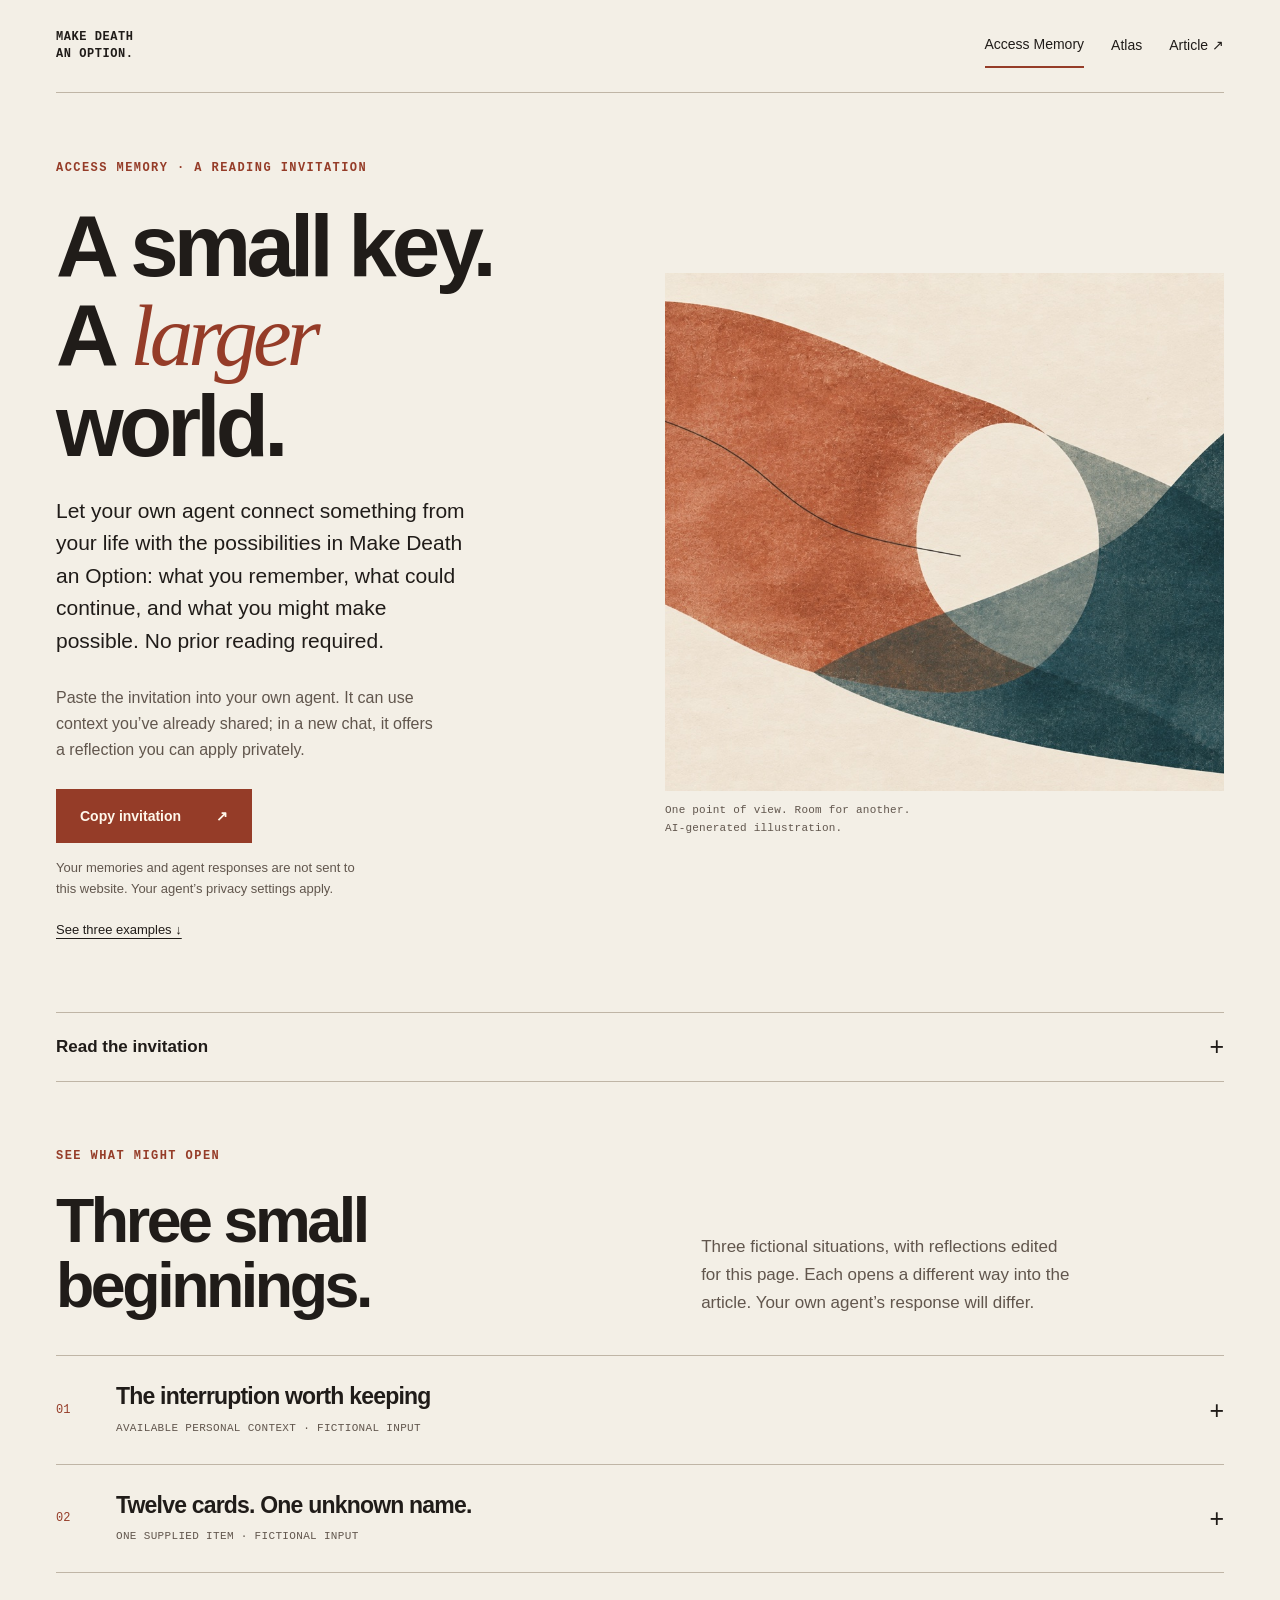
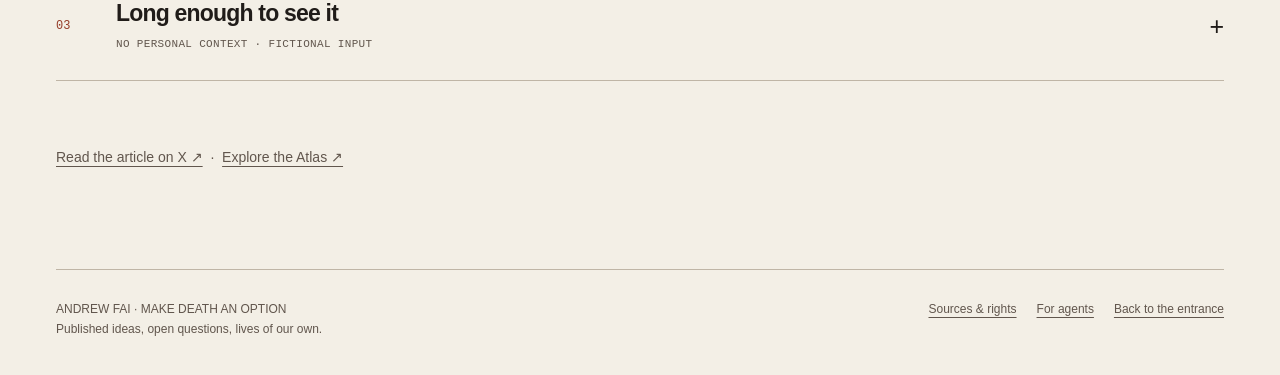
==== commit 7ead2ba6: "site: count aggregate navigation without personal content Use a small first-party GoatCounter transp" ====
--- a/docs/access-memory/index.html
+++ b/docs/access-memory/index.html
@@ -1,8 +1,8 @@
 <!doctype html>
-<html lang="en"><head><meta charset="utf-8"><meta name="viewport" content="width=device-width,initial-scale=1"><meta name="referrer" content="strict-origin-when-cross-origin"><meta name="theme-color" content="#f3efe6"><meta name="description" content="Bring one memory, unfinished project, or question into a conversation with your own agent."><meta property="og:type" content="website"><meta property="og:title" content="Access Memory | Make Death an Option"><meta property="og:description" content="Bring one memory, unfinished project, or question into a conversation with your own agent."><meta property="og:url" content="https://open.andrewfai.com/access-memory/"><meta property="og:image" content="https://open.andrewfai.com/assets/perception.jpg"><meta name="twitter:card" content="summary_large_image"><title>Access Memory | Make Death an Option</title><link rel="stylesheet" href="../assets/styles.css?v=14"><script src="../assets/site.js?v=11" defer></script><link rel="canonical" href="https://open.andrewfai.com/access-memory/"></head><body class="access"><a class="skip-link" href="#main">Skip to content</a>
+<html lang="en"><head><meta charset="utf-8"><meta name="viewport" content="width=device-width,initial-scale=1"><meta name="referrer" content="strict-origin-when-cross-origin"><meta name="theme-color" content="#f3efe6"><meta name="description" content="Bring one memory, unfinished project, or question into a conversation with your own agent."><meta property="og:type" content="website"><meta property="og:title" content="Access Memory | Make Death an Option"><meta property="og:description" content="Bring one memory, unfinished project, or question into a conversation with your own agent."><meta property="og:url" content="https://open.andrewfai.com/access-memory/"><meta property="og:image" content="https://open.andrewfai.com/assets/perception.jpg"><meta name="twitter:card" content="summary_large_image"><title>Access Memory | Make Death an Option</title><link rel="stylesheet" href="../assets/styles.css?v=14"><script src="../assets/site.js?v=12" defer></script><link rel="canonical" href="https://open.andrewfai.com/access-memory/"><script src="../assets/analytics.js?v=1" defer></script></head><body class="access"><a class="skip-link" href="#main">Skip to content</a>
 <header class="site-header wrap"><a class="wordmark" href="../"><span>MAKE DEATH</span><span>AN OPTION.</span></a><nav class="site-nav" aria-label="Main navigation"><a href="../access-memory/" aria-current="page">Access Memory</a><a href="../explore/#the-work">Atlas</a><a href="https://x.com/andydrewie/status/2100206836897214598">Article ↗</a></nav></header>
 <main id="main" class="wrap">
-<section class="access-intro" aria-labelledby="access-title"><div><p class="eyebrow">ACCESS MEMORY · A READING INVITATION</p><h1 id="access-title">A small key.<br>A <em>larger</em> world.</h1><p class="lead">Let your own agent connect something from your life with the possibilities in Make Death an Option: what you remember, what could continue, and what you might make possible. No prior reading required.</p><p class="invitation-instructions">Paste the invitation into your own agent. It can use context you’ve already shared; in a new chat, it offers a reflection you can apply privately.</p><div class="copy-row intro-copy"><button class="btn" type="button" data-copy="memory-invitation" hidden>Copy invitation <span aria-hidden="true">↗</span></button><p class="copy-status" role="status" aria-live="polite"></p></div><p class="invitation-privacy">Nothing personal is sent to this website. Your agent’s privacy settings apply.</p><a class="intro-examples" href="#examples-title">See three examples ↓</a></div><figure class="memory-art"><img src="../assets/perception.jpg" width="1200" height="800" alt="Abstract terracotta and deep teal fields overlap around a cream opening, with a fine line passing through." fetchpriority="high"><figcaption>One point of view. Room for another.<br>AI-generated illustration.</figcaption></figure></section>
+<section class="access-intro" aria-labelledby="access-title"><div><p class="eyebrow">ACCESS MEMORY · A READING INVITATION</p><h1 id="access-title">A small key.<br>A <em>larger</em> world.</h1><p class="lead">Let your own agent connect something from your life with the possibilities in Make Death an Option: what you remember, what could continue, and what you might make possible. No prior reading required.</p><p class="invitation-instructions">Paste the invitation into your own agent. It can use context you’ve already shared; in a new chat, it offers a reflection you can apply privately.</p><div class="copy-row intro-copy"><button class="btn" type="button" data-copy="memory-invitation" hidden>Copy invitation <span aria-hidden="true">↗</span></button><p class="copy-status" role="status" aria-live="polite"></p></div><p class="invitation-privacy">Your memories and agent responses are not sent to this website. Your agent’s privacy settings apply.</p><a class="intro-examples" href="#examples-title">See three examples ↓</a></div><figure class="memory-art"><img src="../assets/perception.jpg" width="1200" height="800" alt="Abstract terracotta and deep teal fields overlap around a cream opening, with a fine line passing through." fetchpriority="high"><figcaption>One point of view. Room for another.<br>AI-generated illustration.</figcaption></figure></section>
 <details class="invitation-details"><summary>Read the invitation <span class="example-toggle" aria-hidden="true"></span></summary><div class="prompt-console"><div class="console-topline"><span>&lt;ACCESS_MEMORY&gt;</span><span>YOUR AGENT / YOUR CONTEXT</span></div><label for="memory-invitation">The complete invitation, ready to copy</label><textarea id="memory-invitation" readonly spellcheck="false" aria-describedby="copy-help">Write me a complete, personal reading experience through Andrew Fai&#x27;s *Make Death an Option*. Help me recognize something in my own life or work, discover a connection I had not made, and imagine what it could make possible. Use my usual language if known. Give the experience now, without an intake interview or a plan for writing it.
 
 Ground the reading in two sources: what I have actually shared with you, and the essay itself. Before composing, read the complete essay, §§1–18, using the full text supplied in this conversation or these public sources:
